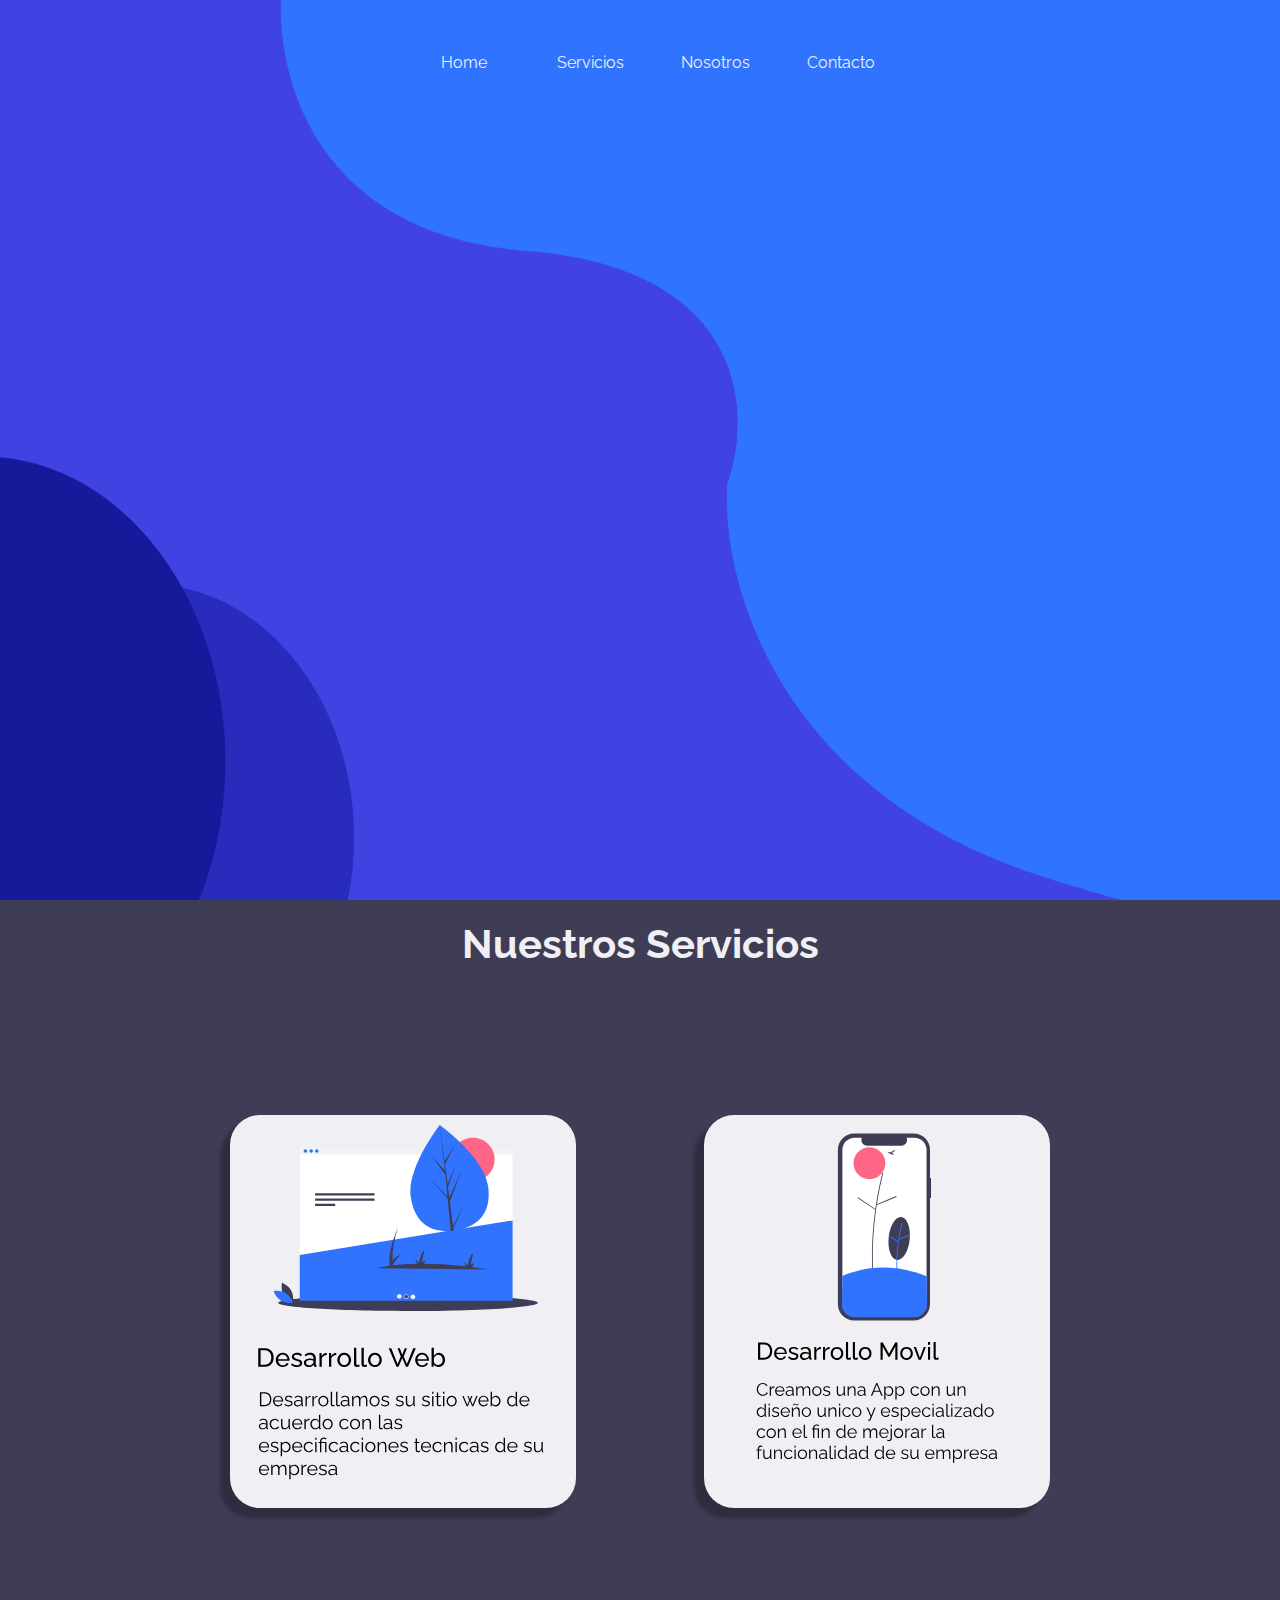
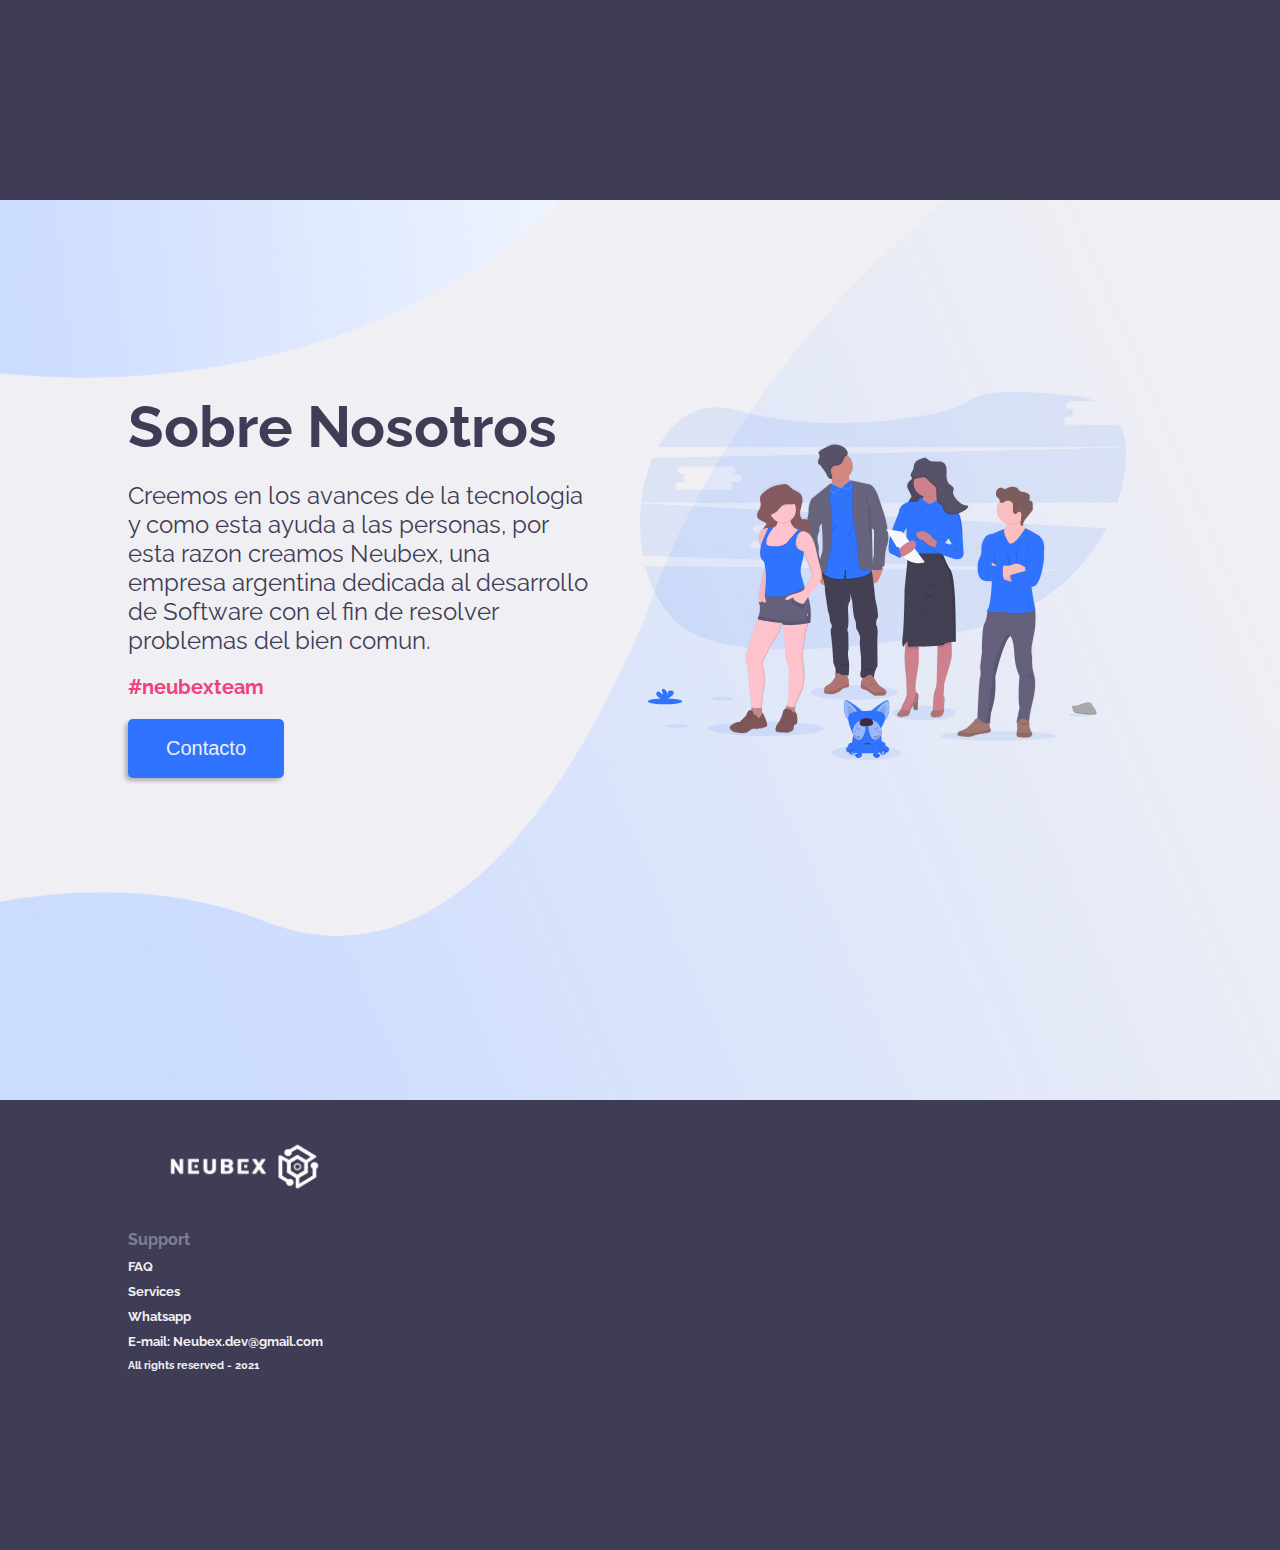
==== index.html @ fbcdc68b "Rodrigo" ====
<!DOCTYPE html>
<html lang="es">
<head>
    <meta charset="UTF-8">
    <meta http-equiv="X-UA-Compatible" content="IE=edge">
    <meta name="viewport" content="width=device-width, initial-scale=1.0">
    <link rel="stylesheet" href="style.css">
    <link rel="icon" href="./Images/favicon .ico">
    <link rel="preconnect" href="https://fonts.googleapis.com">
    <link rel="preconnect" href="https://fonts.gstatic.com" crossorigin>
    <link href="https://fonts.googleapis.com/css2?family=Raleway&display=swap" rel="stylesheet">
    
    <title>Neubex - Web Development</title>
</head>
<body class="hidden"> 
    <header>
            <nav class="header__nav">
                <ul>
                    <a href="./index.html"><li>Home</li></a>
                    <a href="#servicios"><li>Servicios</li></a>
                    <a href="#Nosotros"><li>Nosotros</li></a>
                    <a href="#footer"><li>Contacto</li></a>
                 </ul>
            </nav>
            <div class="header__bg">
                <img src="./Images/Mobile-frame.png" alt="background">
            </div>
            <div class="header__bg2">
                <img src="./Images/Frame-header.png" alt="background">
            </div>
            <div class="header__logo">
                <img src="./Images/logo-violeta.png" alt="Neubex">
            </div>
            <div class="header__content">
                <h1>Web Design</h1>
                <p>Ofrecemos un servicio único y personalizado con el fin de resolver problemas de índole tecnológico a empresas y compañías.</p>
                <button><a href="#servicios">Get Started</a></button>
                <img src="./Images/undraw_building_websites_i78t.svg" alt="Developer Team">
            </div>
        </header>
        <section class="section1" id="servicios">
                <h2>Nuestros Servicios</h2>
            <div class="section1__content">
                <a href="./desarrollo-web.html">
                    <div class="caja">
                        <img src="./Images/Desarollo-web-bg.svg" alt="">
                    </div>
                </a>
                <a href="./desarrollo-mobil.html">
                    <div class="caja" id="dm">
                        <img src="./Images/Desarrollo-mobil-bg.svg" alt="">
                    </div>
                </a>
            </div>
        </section>
        <section class="section2" id="Nosotros">
            <div class="section2__bg">
                <img src="./Images/Section2-bg.png" alt="">
            </div>
            <div class="section2__content">
                <img src="./Images/team.svg" alt="Neubex Team">
                <h3>Sobre Nosotros</h3>
                <p>Creemos en los avances de la tecnologia y como esta ayuda a las personas, por esta razon creamos Neubex, una empresa argentina dedicada al desarrollo de Software con el fin de resolver problemas del bien comun.  </p>
                <h4>#neubexteam</h4>
                <button><a href="#">Contacto</a></button>
            </div>
        </section>
        <footer>
            <div class="footer__content" id="footer">
                <img src="./Images/logo-violeta.png" alt="Neubex">
                <h4>Support</h4>
                <h5><a href="#">FAQ</a></h5>
                <h5><a href="#servicios">Services</a></h5>
                <h5><a href="#">Whatsapp</a></h5>
                <h5>E-mail: Neubex.dev@gmail.com</h5>
                <h6>All rights reserved - 2021</h6>
            </div>
        </footer>
        <script src="./script/app.js"></script>
    <script src="https://cdnjs.cloudflare.com/ajax/libs/jquery/3.6.0/jquery.min.js"></script>
</body>
</html>
---- style.css ----
* {
    margin: 0px;
    padding: 0px;
    box-sizing: border-box;
}
/* mobile version */
.header__bg2 img {
    visibility: hidden;
    display: none;
}

html {
    scroll-behavior: smooth;
}
header {
    width: 100%;
    height: 100vh;
}

.header__nav {
    visibility: hidden;
    display: none;
}

 header .header__bg img{
    background-size: cover;
    z-index: -1;
    position: absolute;
    width: 100%;
    height: 100vh;
}

 header .header__logo img {
    position: absolute;
    width: 55%;
    animation: fadeSimple .5s ease-in-out .5s forwards;
    opacity: 0;
}

 header .header__content {
    display: flex;
    flex-direction: column;
    align-items:flex-start;
    position: absolute;
    margin-top: 45%;
    margin-left: 10%;
}

.header__content img {
    width: 80%;
    margin-left: 5%;
    animation: fadeSimple .5s ease-in-out 1s forwards;
    opacity: 0;
}

.header__content h1 {
    font-family: 'Raleway', sans-serif;
    color: #f0f0f4;
    font-weight: 300;
    animation: fadeSimple .5s ease-in-out .7s forwards;
    opacity: 0;
}

.header__content p {
    font-family: 'Raleway', sans-serif;
    color: #f0f0f4;
    margin-top: 10px;
    animation: fadeSimple .5s ease-in-out .7s forwards;
    opacity: 0;
}

.header__content button {
    padding: 10px 15px;
    margin-top: 10px;
    background-color: #F33F7E;
    border: none;
    border-radius: 5px;
    animation: fadeSimple .5s ease-in-out .9s forwards;
    opacity: 0;
    box-shadow: -3px 3px 4px #00000044;
}
.header__content button a {
    text-decoration: none;
    color: #f0f0f4;
}

/* Section1 */

.section1 {
    width: 100%;
    height: 100vh;
    background-color: #3F3D56;
    text-align: center;
    padding-top: 20px;
}
.section1 h2 {
    color: #f0f0f4;
    font-family: 'Raleway';
}
.section1__content {
    display: flex;
    flex-direction: column;
    justify-content: center;
    align-items: center;
    padding-top: 20px;
}
.section1__content a {
    width: 55%;
    height: 250px;
    background-color: #f0f0f4;
    border-radius: 20px;
    margin-top: 10px;
}

.caja img {
    width: 85%;
    object-fit: contain;
    padding-top: 10px;
}
#dm img {
    margin-left: 15px;
}


.section2 {
    width: 100%;
    height: 100vh;
    background-color: #f0f0f4;
    display: flex;
    flex-direction: column;
}
.section2__bg img{
    visibility: hidden;
    display: none;
}

.section2__content {
    margin-top: 20%;
    margin-left: 10%;
}

.section2 img {
    width: 90%;
}

.section2 h3{
    font-family: 'Raleway';
    color: #3F3D56;
    margin-top: 5%;
}
.section2 p {
    font-family: 'Raleway';
    color: #3F3D56;
    width: 90%;
    margin-top: 5%;
}
.section2 h4 {
    font-family: 'Raleway';
    color: #F33F7E;
}

.section2 button{
    padding: 10px 15px;
    margin-top: 10px;
    background-color: #3073FF;
    border: none;
    border-radius: 5px;
    box-shadow: -3px 3px 4px #00000044;
    margin-top: 5%;
}
.section2 button a {
    text-decoration: none;
    color: #f0f0f4;
}


/* Footer */

footer {
    width: 100%;
    height: 50vh;
    background-color: #3F3D56;
}

.footer__content {
    display: flex;
    flex-direction: column;
    font-family: 'Raleway';
    margin-left: 10%;
}
.footer__content img {
    width: 90%;
}

.footer__content h4 {
    color: #f0f0f460;
    margin-bottom: 10px;
}
.footer__content h5 a{
    text-decoration: none;
    color: #f0f0f4;
    margin-bottom: 10px;
}
.footer__content h5 {
    color: #f0f0f4;
    margin-bottom: 10px;
}

.footer__content h6 {
    color: #f0f0f4;
    margin-bottom: 10px;
}

@keyframes fadeSimple {
    from {
      opacity: 0;
    }
    to {
      opacity: 1;
    }
  }
  
  @keyframes fadeUp {
    from {
      opacity: 0;
      transform: translateY(20px);
    }
    to {
      opacity: 1;
      transform: translateY(0px);
    }
  }


  /* Media Queries */
  @media screen and (max-width: 1550px) and (min-width:748px){
      header .header__content img {
          transform: translateX(-60px);
          height: 100%;
      }
      .caja #wd {
        width: 50%;
        height: 50px;
    }
  }
  @media screen and (min-width: 700px) {

    @keyframes preloader {
        from {
            opacity: 0;
        }
        to {
            opacity: 1;
        }
    }

    /* Header */
    .header__bg2 img {
        visibility: visible;
        display: block;
        width: 100%;
        height: 100vh;
        position: absolute;
        z-index: -1;
    }
    .header__nav {
        visibility: visible;
        display: block;
    }
    .header__nav ul {
        display: flex;
        flex-direction: row;
        position: absolute;
        list-style: none;
        width: 100%;
        justify-content: center;
        text-align: center;
    }
    .header__nav ul a {
        border-radius: 10px;
        text-decoration: none;
        color: #f0f0f4;
        font-family: 'Raleway';
        padding-top: 8px;
        width: 100px;
        height: 35px;
        margin-left: 2%;
        margin-top: 3.5%;
        transition-property: background-color;
        transition-duration: .5s;
        cursor: pointer;
    }

    .header__nav ul a:hover {
        background-color: #f0f0f4;
        color: #3F3D56;
        font-weight: 600;
    }

    .header__bg img{
        visibility: hidden;
        display: none;
    }
    header .header__logo img {
        display: block;
        width: 15%;
    }
    header .header__content {
        display: flex;
        flex-direction: column;
        align-items:flex-start;
        position: absolute;
        margin-top: 10%;
        margin-left: 20%;
    }
    .header__content h1 {
        font-size: 80px;
        margin-top: 10%;
        text-shadow: -8px 8px 0px #00000044;
    }
    header .header__content img {
        position: absolute;
        margin-left: 45%;
        margin-right: 5%;
        width: 60%;
    }
    header .header__content p {
        width: 38%;
        font-size: 20px;
    }
    header .header__content button {
        padding: 18px 40px;
        margin-top: 20px;
        transition-property: box-shadow;
        transition-duration: .5s;
        cursor: pointer;
    }
    header .header__content button a {
        font-size: 20px;
    }
    header .header__content button:hover {
        box-shadow: -10px 10px 4px #00000044;
    }
    /* Section 1 */
    
    .section1 {
        flex-direction: column;
        width: 100%;
        height: 100vh;
    }
    .section1 h2 {
        text-align: center;
        color: #f0f0f4;
        font-family: 'Raleway';
        font-size: 40px;
    }
    .section1__content  {
        display: flex;
        flex-direction: row;
        justify-content: center;
    }
    .section1__content a {
        width: 346px;
        height: 393px;
        background-color: #f0f0f4;
        border-radius: 30px;
        text-align: center;
        margin: 10% 5%;
        box-shadow: -10px 10px 4px #00000044;
        transition-property: box-shadow, transform;
        transition-duration: .3s;
    }
    #dm img {
        margin-left: 15%;
    }
    .section1__content a:hover{
        box-shadow: -15px 15px 1px #00000071;
        transform: translateY(-10px);
    }

    .section2 {
        width: 100%;
        height: 100vh;
        display: flex;
        flex-direction: row;
        background-color: transparent;
    }
    .section2__bg img{
        visibility: visible;
        display: block;
        width: 100%;
        height: 100vh;
        position: absolute;
        z-index: -1;
    }
    .section2__content {
        margin-top: 15%;
    }
    .section2__content img {
        width: 38%;
        position: absolute;
        margin-left: 40%;
    }
    .section2 h3 {
        font-size: 58px;
        margin-top: 0%;
    }
    .section2__content p {
        font-size: 24px;
        width: 40%;
        margin-top: 0%;
        margin-top: 20px;
    }
    .section2__content h4 {
        font-size: 20px;
        margin-top: 20px;
    }
    .section2__content button {
        margin-top: 0%;
        padding: 18px 38px;
        font-size: 20px;
        margin-top: 20px;
    }
    .footer {
        width: 100%;
        height: 500px;
    }
    .footer__content img {
        width: 20%;
    }
  }
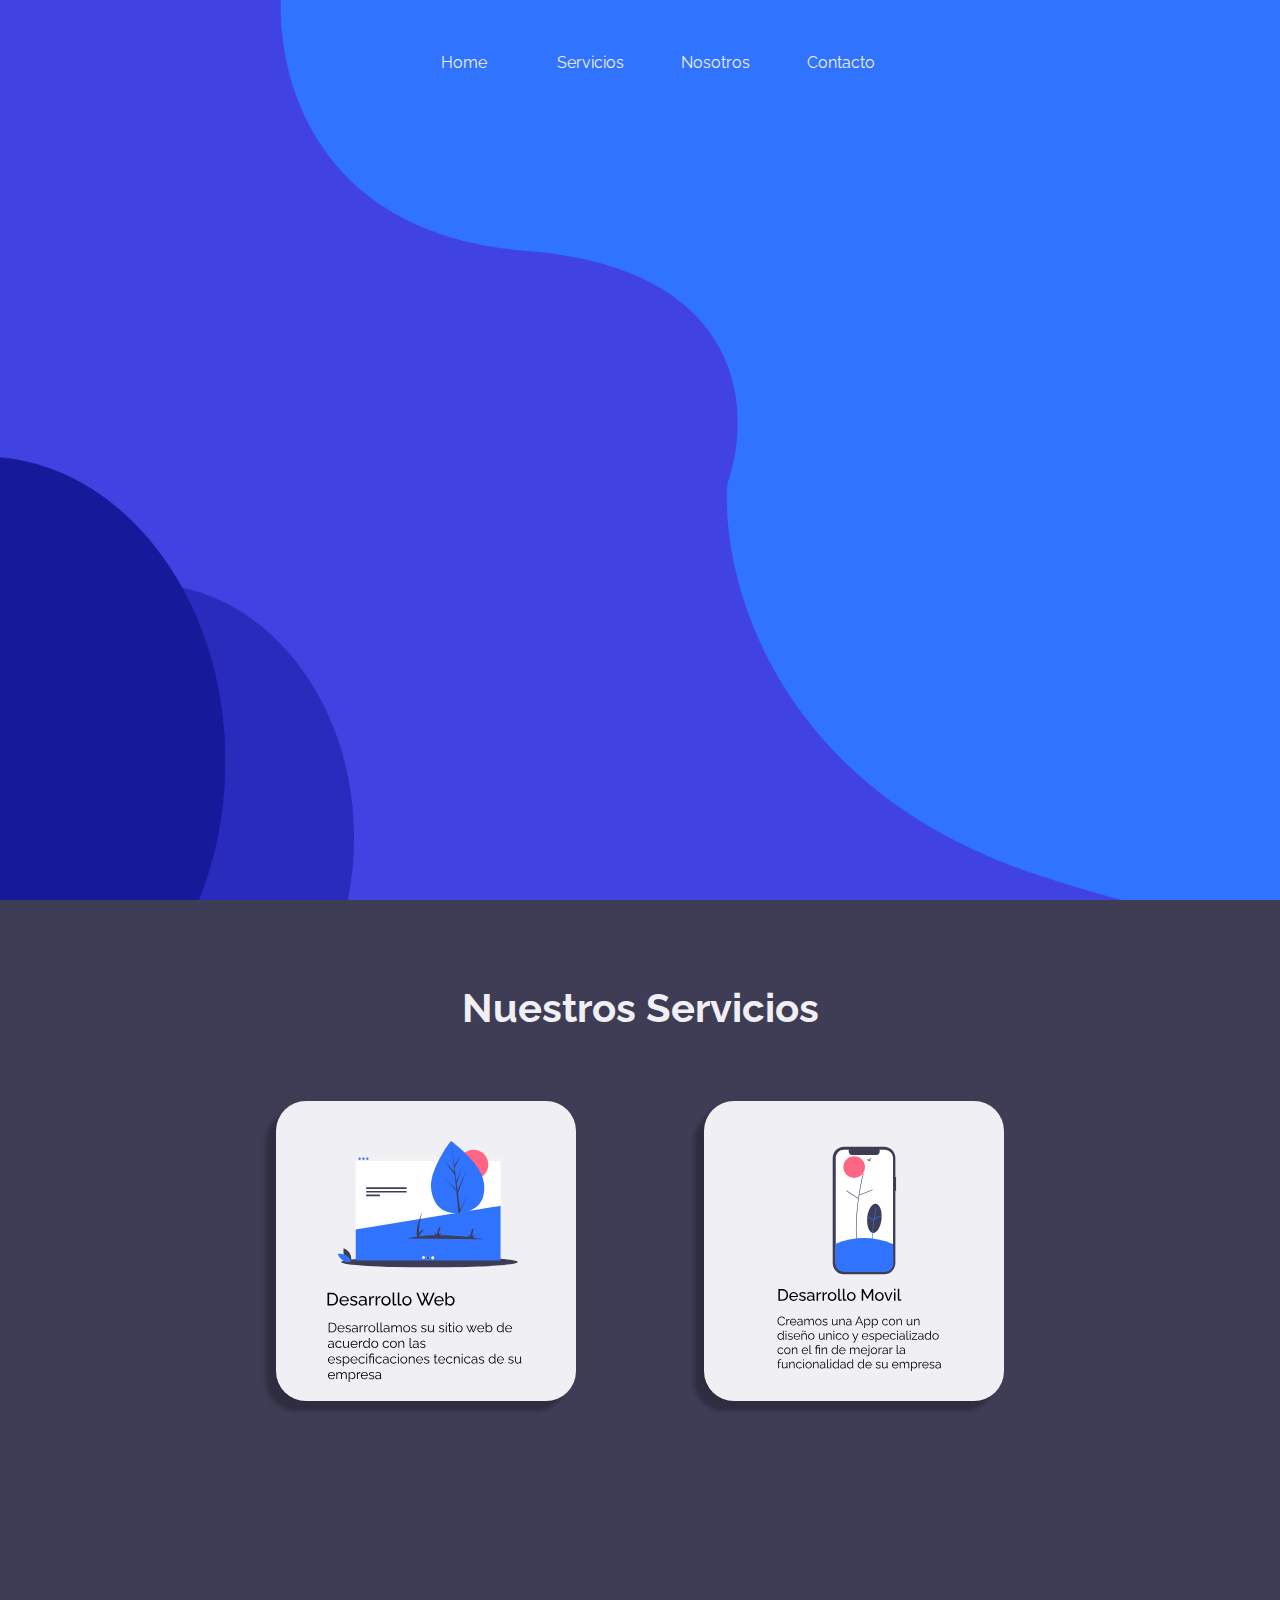
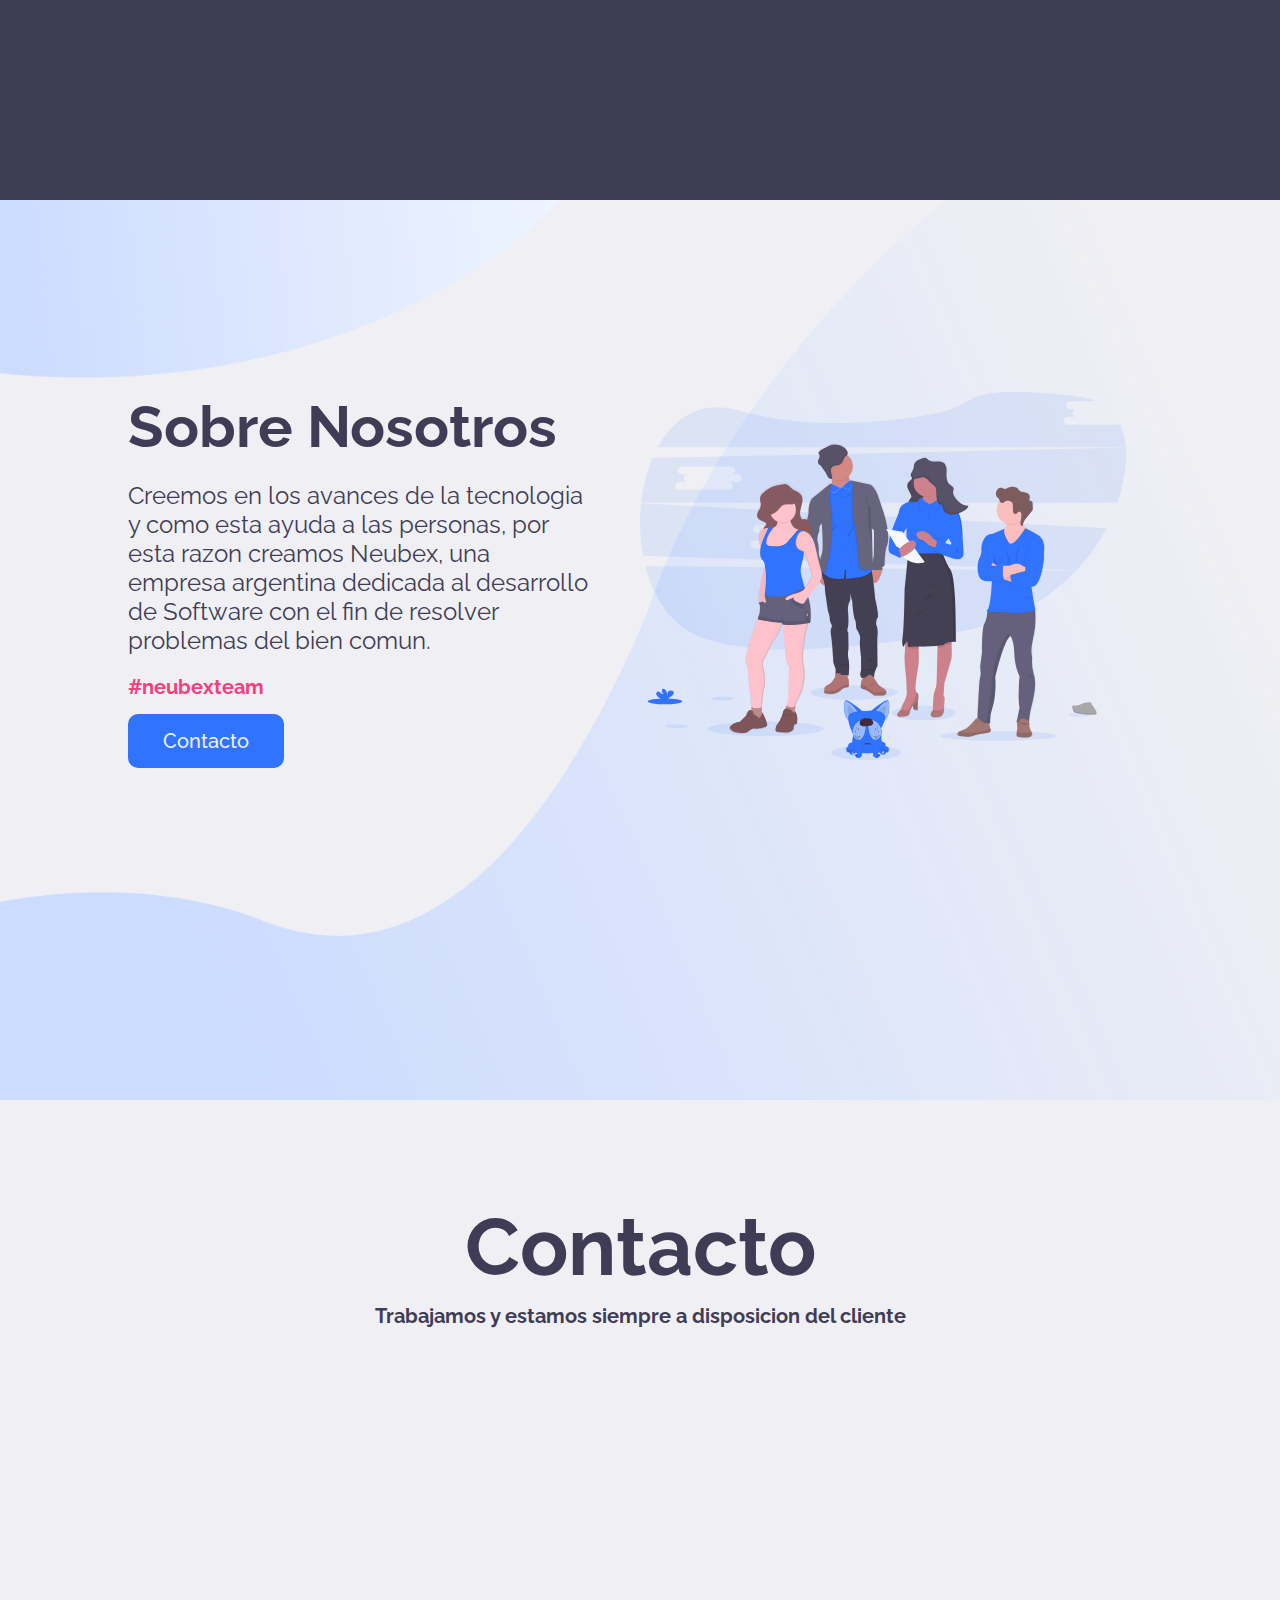
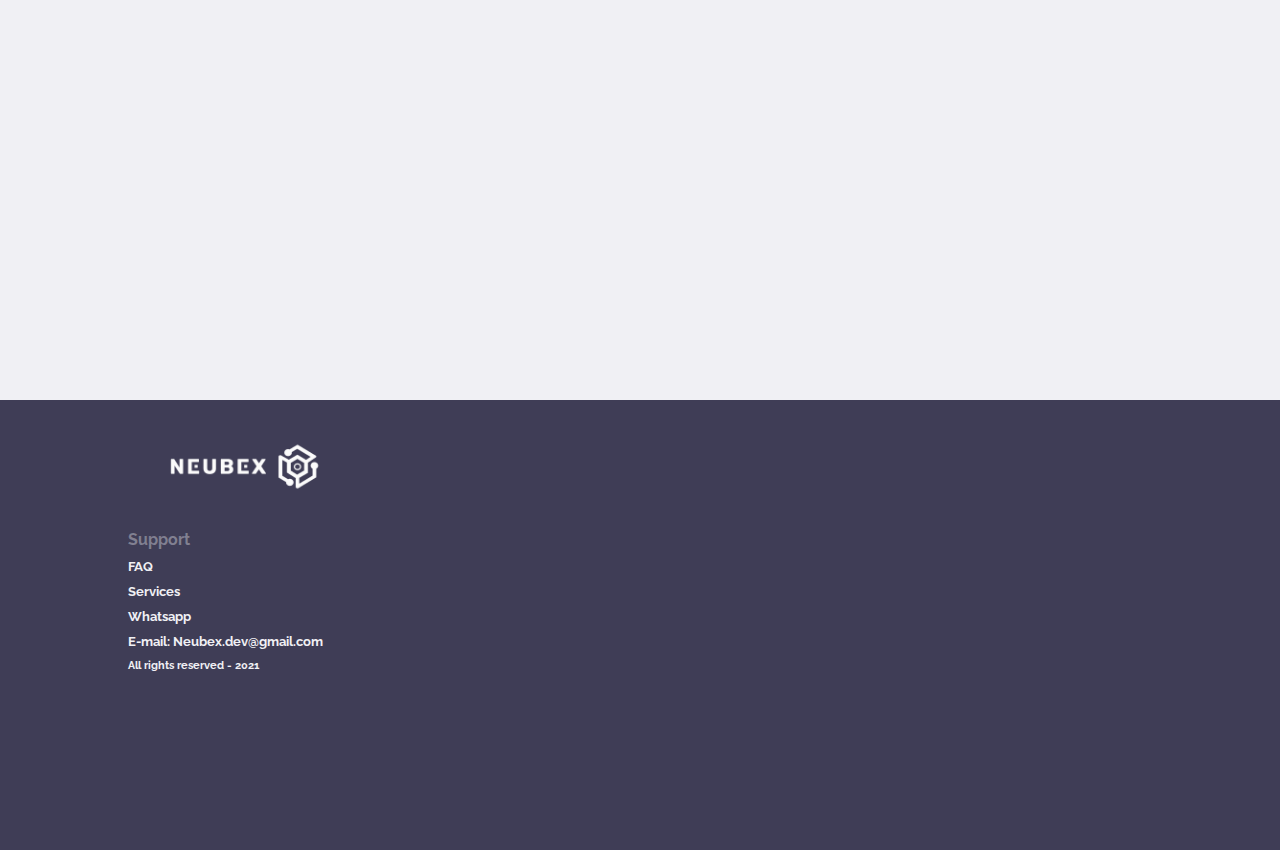
==== commit 89bef9df: "Rodrigo" ====
--- a/index.html
+++ b/index.html
@@ -9,7 +9,6 @@
     <link rel="preconnect" href="https://fonts.googleapis.com">
     <link rel="preconnect" href="https://fonts.gstatic.com" crossorigin>
     <link href="https://fonts.googleapis.com/css2?family=Raleway&display=swap" rel="stylesheet">
-    
     <title>Neubex - Web Development</title>
 </head>
 <body class="hidden"> 
@@ -19,7 +18,7 @@
                     <a href="./index.html"><li>Home</li></a>
                     <a href="#servicios"><li>Servicios</li></a>
                     <a href="#Nosotros"><li>Nosotros</li></a>
-                    <a href="#footer"><li>Contacto</li></a>
+                    <a href="#contacto"><li>Contacto</li></a>
                  </ul>
             </nav>
             <div class="header__bg">
@@ -34,7 +33,7 @@
             <div class="header__content">
                 <h1>Web Design</h1>
                 <p>Ofrecemos un servicio único y personalizado con el fin de resolver problemas de índole tecnológico a empresas y compañías.</p>
-                <button><a href="#servicios">Get Started</a></button>
+                <a href="#servicios">Get Started</a>
                 <img src="./Images/undraw_building_websites_i78t.svg" alt="Developer Team">
             </div>
         </header>
@@ -62,9 +61,19 @@
                 <h3>Sobre Nosotros</h3>
                 <p>Creemos en los avances de la tecnologia y como esta ayuda a las personas, por esta razon creamos Neubex, una empresa argentina dedicada al desarrollo de Software con el fin de resolver problemas del bien comun.  </p>
                 <h4>#neubexteam</h4>
-                <button><a href="#">Contacto</a></button>
+                <a href="#contacto">Contacto</a>
             </div>
         </section>
+        <div class="contacto" id="contacto">
+            <div class="contacto__content">
+                <h2>Contacto</h2>
+                <h3>Trabajamos y estamos siempre a disposicion del cliente</h3>
+                <img src="./Images/contacto-vector.svg" alt="">
+            </div>
+            <div class="vector2">
+                <img src="./Images/contacto_vector_svg.svg" alt="">
+            </div>
+        </div>
         <footer>
             <div class="footer__content" id="footer">
                 <img src="./Images/logo-violeta.png" alt="Neubex">
--- a/style.css
+++ b/style.css
@@ -68,20 +68,23 @@
     animation: fadeSimple .5s ease-in-out .7s forwards;
     opacity: 0;
 }
-
-.header__content button {
-    padding: 10px 15px;
-    margin-top: 10px;
-    background-color: #F33F7E;
-    border: none;
-    border-radius: 5px;
-    animation: fadeSimple .5s ease-in-out .9s forwards;
+.header__content a {
+    background-color: #FF6584;
+    padding: 10px 25px;
+    margin-top: 15px;
+    color: #f0f0f4;
+    text-decoration: none;
+    font-family: 'Raleway';
+    font-size: 12px;
+    font-weight: 500;
+    border-radius: 30px;
+    transition-property: box-shadow;
+    transition-duration: .2s;
+    animation: fadeUp .5s ease-in-out .6s forwards;
     opacity: 0;
-    box-shadow: -3px 3px 4px #00000044;
-}
-.header__content button a {
-    text-decoration: none;
-    color: #f0f0f4;
+}
+.header__content a:hover {
+    box-shadow: -10px 10px 0px #00000044;
 }
 
 /* Section1 */
@@ -114,7 +117,6 @@
 
 .caja img {
     width: 85%;
-    object-fit: contain;
     padding-top: 10px;
 }
 #dm img {
@@ -159,18 +161,59 @@
     color: #F33F7E;
 }
 
-.section2 button{
-    padding: 10px 15px;
+.section2__content a {
+    color: #f0f0f4;
+    background-color: #FF6584;
+    padding: 10px 30px;
+    position: absolute;
+    font-family: 'Raleway';
+    text-decoration: none;
     margin-top: 10px;
-    background-color: #3073FF;
-    border: none;
     border-radius: 5px;
-    box-shadow: -3px 3px 4px #00000044;
-    margin-top: 5%;
-}
-.section2 button a {
-    text-decoration: none;
-    color: #f0f0f4;
+}
+.section3 {
+    width: 100%;
+    height: 100vh;
+    background-color: #f0f0f4;
+}
+.contacto {
+    width: 100%;
+    height: 100vh;
+    background-color: #4042E2;
+}
+
+.contacto__content {
+    display: flex;
+    flex-direction: column;
+    justify-content: center;
+    text-align: center;
+    align-items: center;
+}
+.contacto__content h2 {
+    color: #f0f0f4;
+    font-family: 'Raleway';
+    font-size: 40px;
+    margin-top: 100px;
+}
+.contacto__content h3 {
+    color: #f0f0f4;
+    font-family: 'Raleway';
+    font-size: 20px;
+    margin-top: 10px;
+}
+
+.contacto__content img {
+    visibility: hidden;
+    display: none;
+}
+.vector2 {
+    display: flex;
+    flex-direction: column;
+    align-items: center;
+    margin-top: 10%;
+}
+.vector2 img {
+    width: 80%;
 }
 
 
@@ -231,18 +274,37 @@
     }
   }
 
-
   /* Media Queries */
-  @media screen and (max-width: 1550px) and (min-width:748px){
-      header .header__content img {
-          transform: translateX(-60px);
-          height: 100%;
-      }
-      .caja #wd {
+  @media screen and (min-width: 700px) and (max-width: 1400px){
+    header .header__content h1 {
+          font-size: 60px;
+    }
+    header .header__content img {
+        transform: translateX(-100px) translateY(100px);
+        height: 300px;
+    }
+    .section1__content a img{
+        width: 200px;
+    }
+    .section1__content {
+        margin-top: 0px;
+    }
+    .section1 h2 {
+        margin-top: 5%;
+    }
+    .section1 .section1__content a {
+        width: 300px;
+        height: 300px;
+        margin-top: 50px;
+    }
+    .caja {
+        padding-top: 30px;
+    }
+    .contacto .contacto__content img {
         width: 50%;
-        height: 50px;
-    }
-  }
+    }
+}
+
   @media screen and (min-width: 700px) {
 
     @keyframes preloader {
@@ -328,18 +390,23 @@
         width: 38%;
         font-size: 20px;
     }
-    header .header__content button {
-        padding: 18px 40px;
-        margin-top: 20px;
+    .header__content a {
+        background-color: #FF6584;
+        padding: 20px 50px;
+        margin-top: 25px;
+        color: #f0f0f4;
+        text-decoration: none;
+        font-family: 'Raleway';
+        font-size: 18px;
+        font-weight: 500;
+        border-radius: 30px;
         transition-property: box-shadow;
-        transition-duration: .5s;
-        cursor: pointer;
-    }
-    header .header__content button a {
-        font-size: 20px;
-    }
-    header .header__content button:hover {
-        box-shadow: -10px 10px 4px #00000044;
+        transition-duration: .2s;
+        animation: fadeUp .5s ease-in-out .6s forwards;
+        opacity: 0;
+    }
+    .header__content a:hover {
+        box-shadow: -10px 10px 0px #00000044;
     }
     /* Section 1 */
     
@@ -347,6 +414,7 @@
         flex-direction: column;
         width: 100%;
         height: 100vh;
+        background-color: none;
     }
     .section1 h2 {
         text-align: center;
@@ -396,6 +464,24 @@
     .section2__content {
         margin-top: 15%;
     }
+    .section2__content a {
+        background-color: #3073FF;
+        padding: 15px 35px;
+        color: #f0f0f4;
+        text-decoration: none;
+        font-family: 'Raleway';
+        font-size: 20px;
+        font-weight: 500;
+        border-radius: 10px;
+        transition-property: box-shadow;
+        transition-duration: .2s;
+        position: absolute;
+        margin-top: 15px;
+    }
+    .section2__content a:hover {
+        box-shadow: -8px 8px 0px #00000044;
+    }
+
     .section2__content img {
         width: 38%;
         position: absolute;
@@ -415,16 +501,35 @@
         font-size: 20px;
         margin-top: 20px;
     }
-    .section2__content button {
-        margin-top: 0%;
-        padding: 18px 38px;
-        font-size: 20px;
-        margin-top: 20px;
-    }
+    .contacto__content {
+        width: 100%;
+        height: 100vh;
+        justify-content: flex-start;
+        background-color: #f0f0f4;
+    }
+    .contacto__content h2 {
+        font-size: 80px;
+        color: #3F3D56
+    }
+    .contacto__content h3 {
+        color: #3F3D56;
+        margin-bottom: 10px;
+    }
+    .contacto__content img {
+        width: 60%;
+        visibility: visible;
+        display: block;
+    }
+    .vector2 img {
+        visibility: hidden;
+        display: none;
+    }
+
     .footer {
         width: 100%;
         height: 500px;
     }
+
     .footer__content img {
         width: 20%;
     }
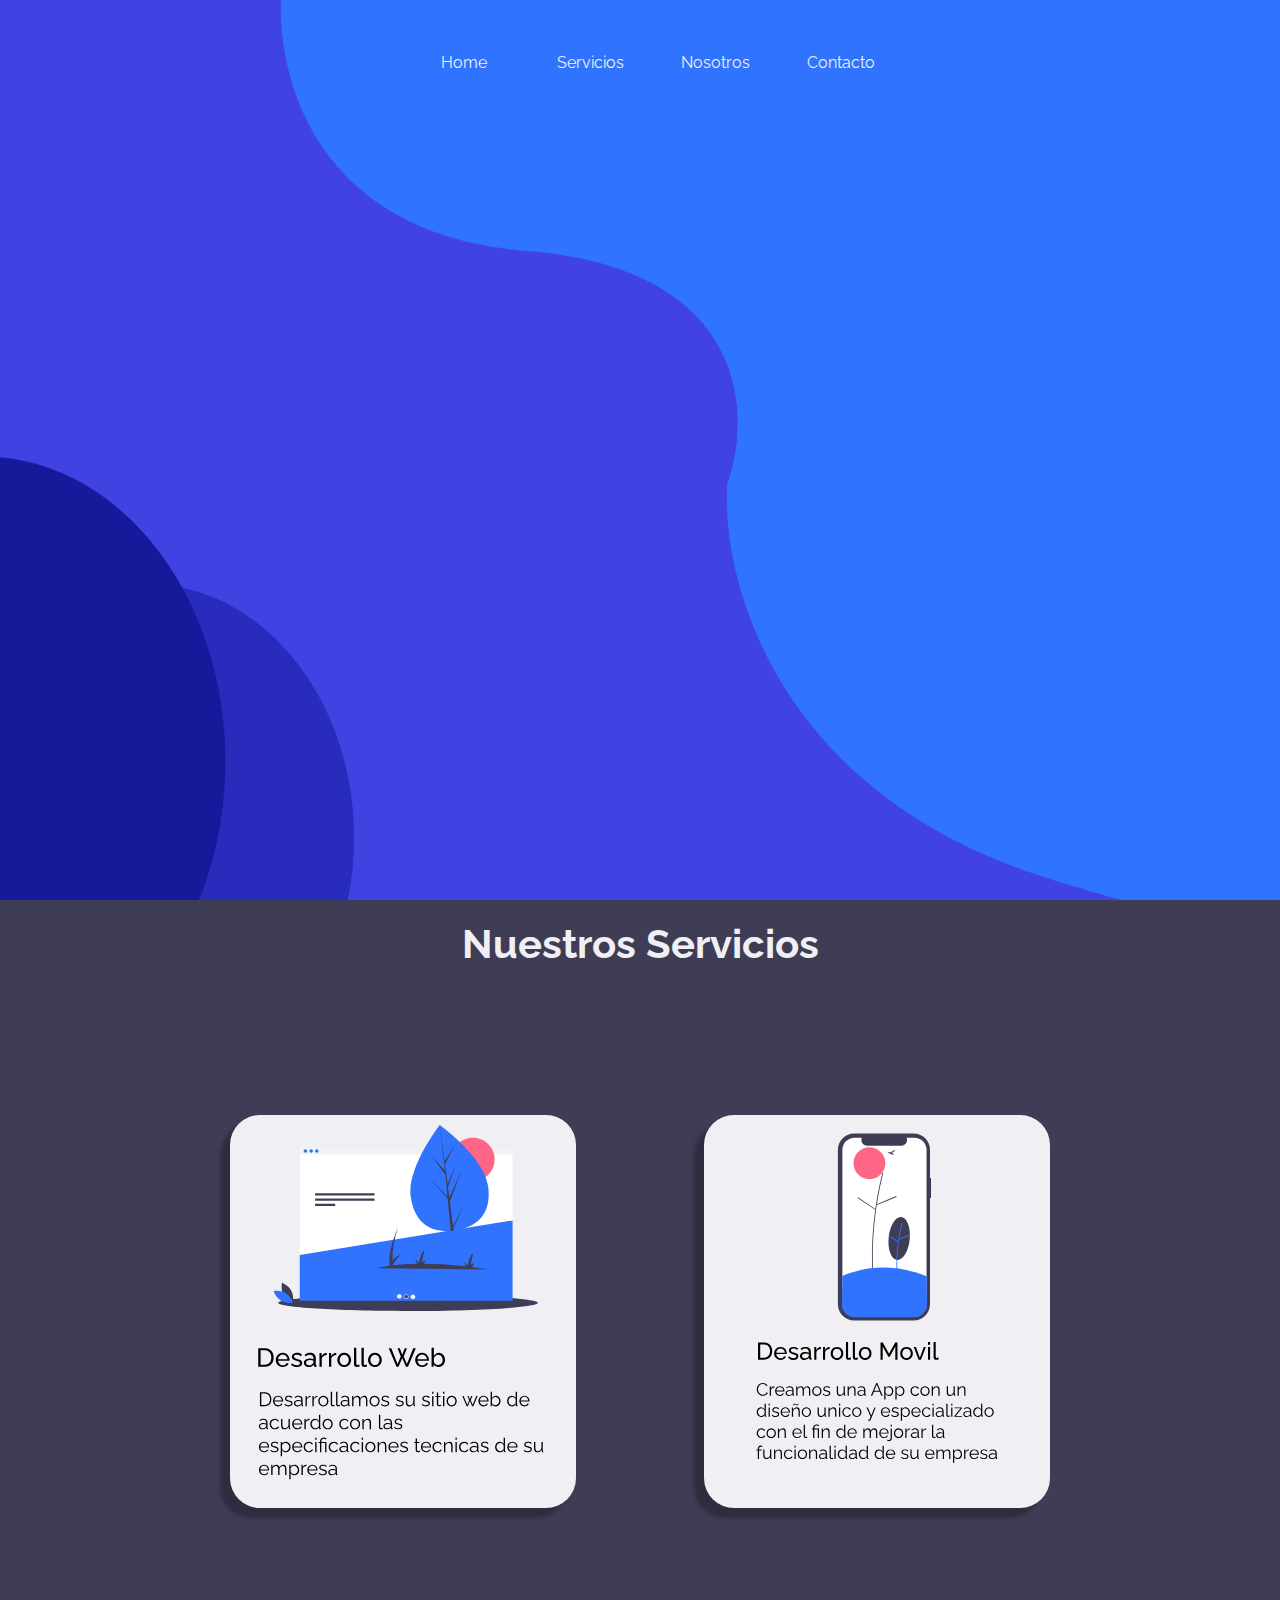
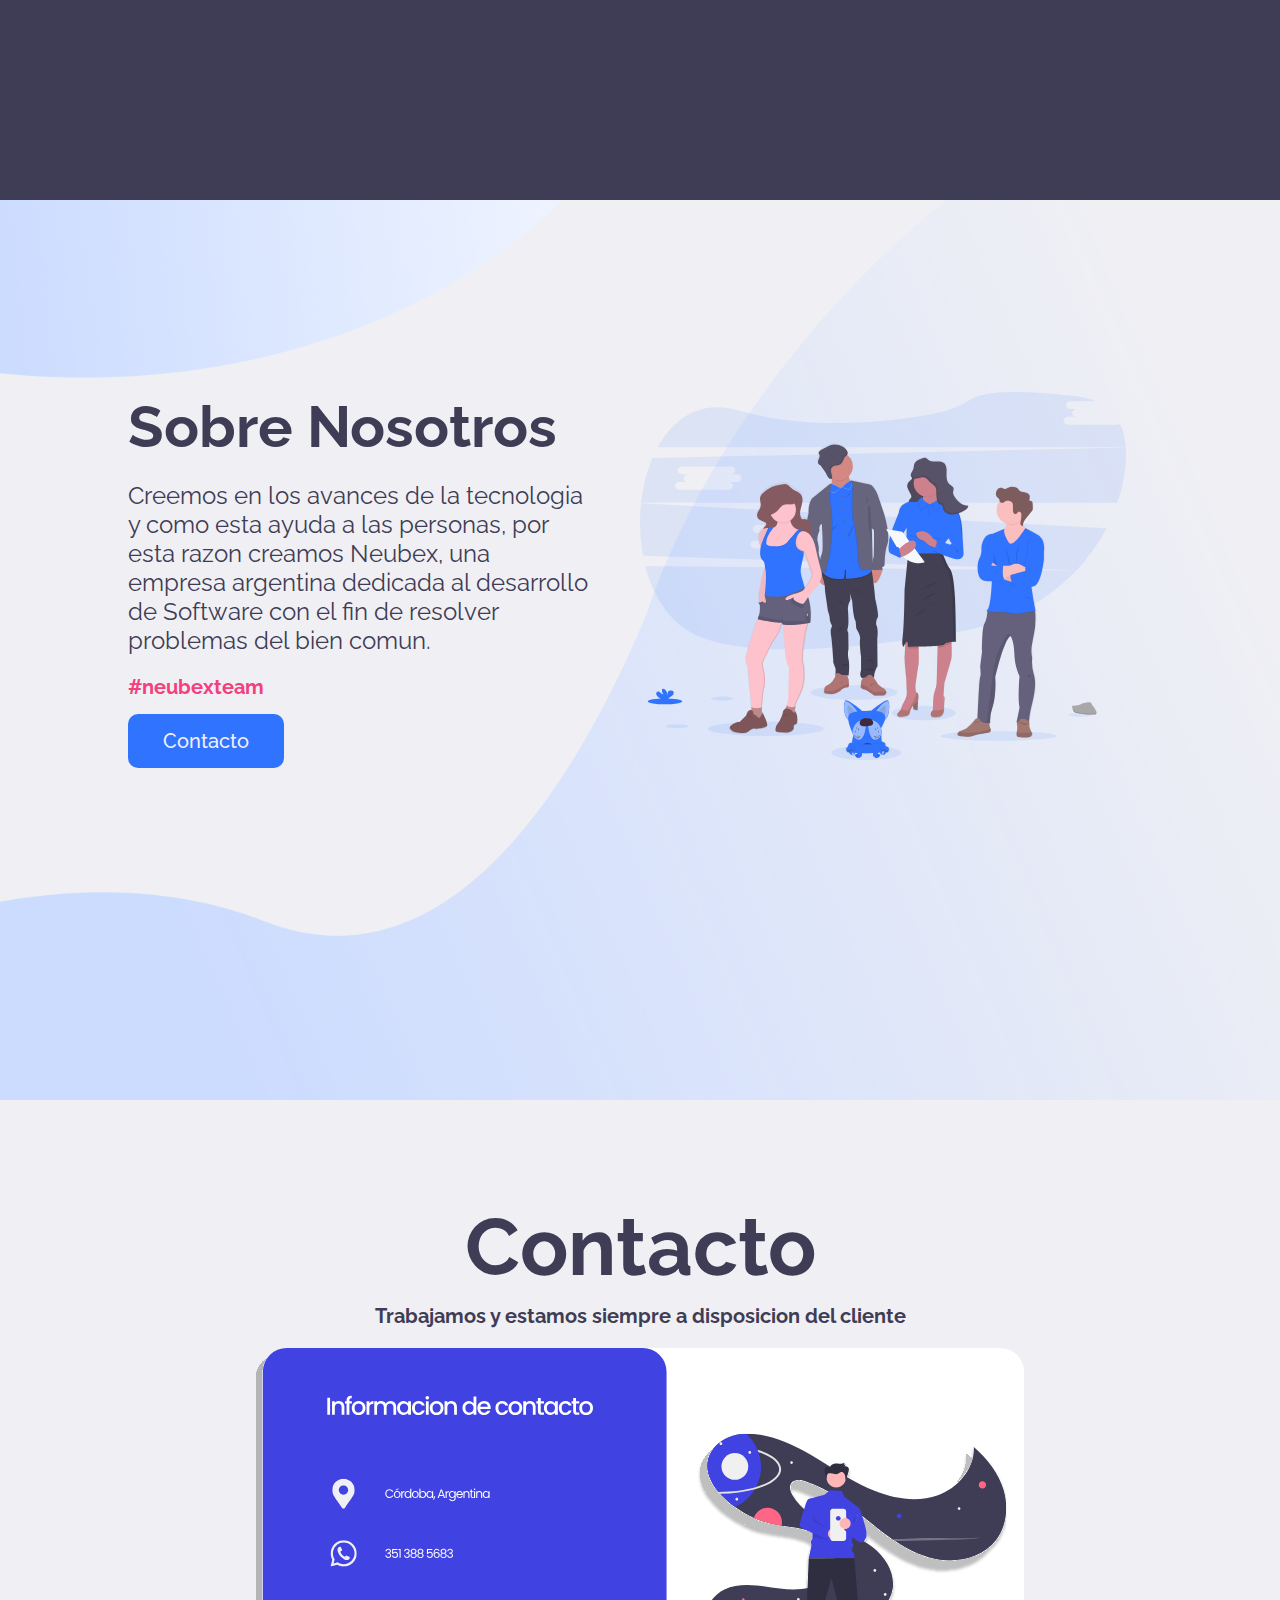
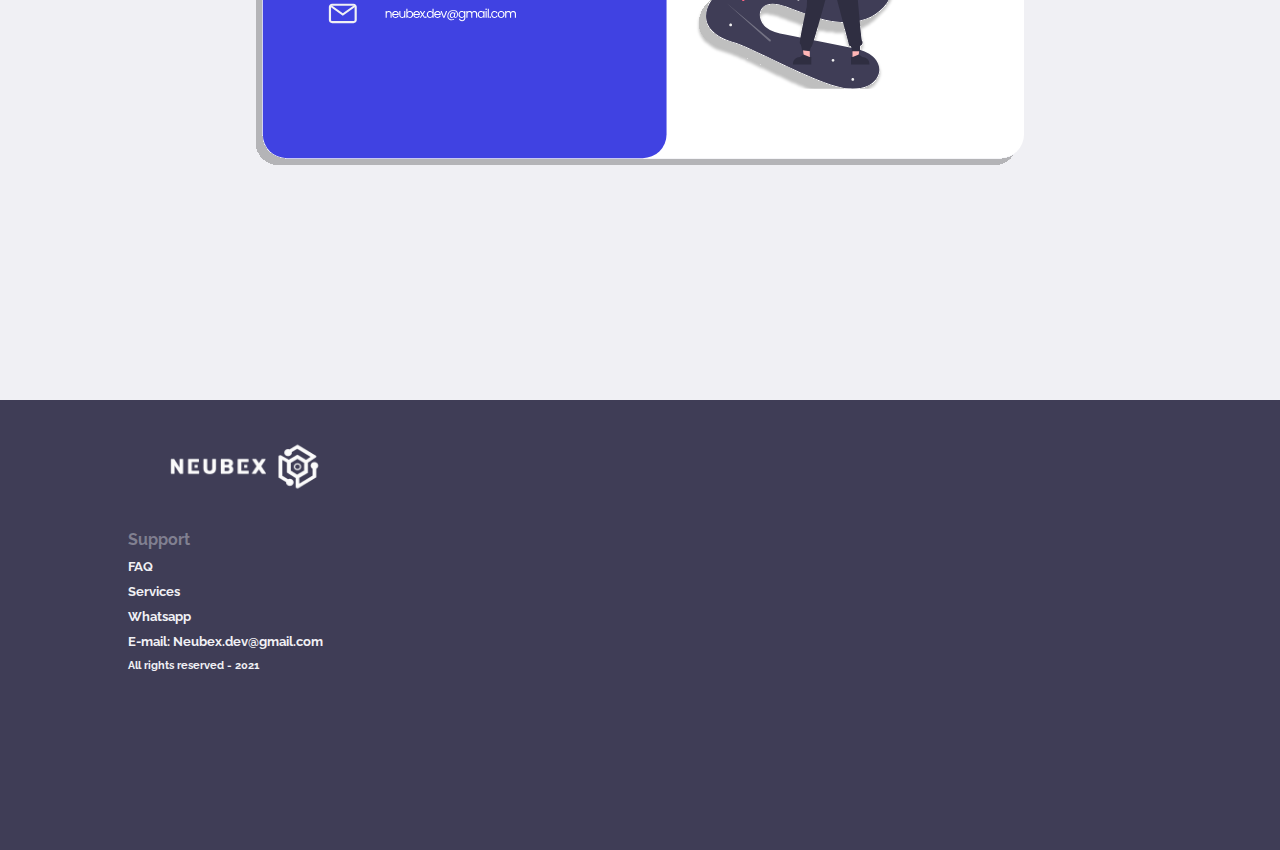
==== commit 8d520ddb: "Rodrigo" ====
--- a/index.html
+++ b/index.html
@@ -9,6 +9,7 @@
     <link rel="preconnect" href="https://fonts.googleapis.com">
     <link rel="preconnect" href="https://fonts.gstatic.com" crossorigin>
     <link href="https://fonts.googleapis.com/css2?family=Raleway&display=swap" rel="stylesheet">
+    
     <title>Neubex - Web Development</title>
 </head>
 <body class="hidden"> 
--- a/style.css
+++ b/style.css
@@ -117,6 +117,7 @@
 
 .caja img {
     width: 85%;
+    object-fit: contain;
     padding-top: 10px;
 }
 #dm img {
@@ -275,36 +276,20 @@
   }
 
   /* Media Queries */
-  @media screen and (min-width: 700px) and (max-width: 1400px){
-    header .header__content h1 {
-          font-size: 60px;
-    }
-    header .header__content img {
-        transform: translateX(-100px) translateY(100px);
-        height: 300px;
-    }
-    .section1__content a img{
-        width: 200px;
-    }
-    .section1__content {
-        margin-top: 0px;
-    }
-    .section1 h2 {
-        margin-top: 5%;
-    }
-    .section1 .section1__content a {
-        width: 300px;
-        height: 300px;
-        margin-top: 50px;
-    }
-    .caja {
-        padding-top: 30px;
-    }
-    .contacto .contacto__content img {
+  @media screen and (max-width: 1550px) and (min-width:748px){
+      header .header__content img {
+          transform: translateX(-60px);
+          height: 100%;
+      }
+      .caja #wd {
         width: 50%;
-    }
-}
-
+        height: 50px;
+    }
+    .contacto__content img {
+        width: 35%;
+        margin-top: 10px;
+    }
+  }
   @media screen and (min-width: 700px) {
 
     @keyframes preloader {
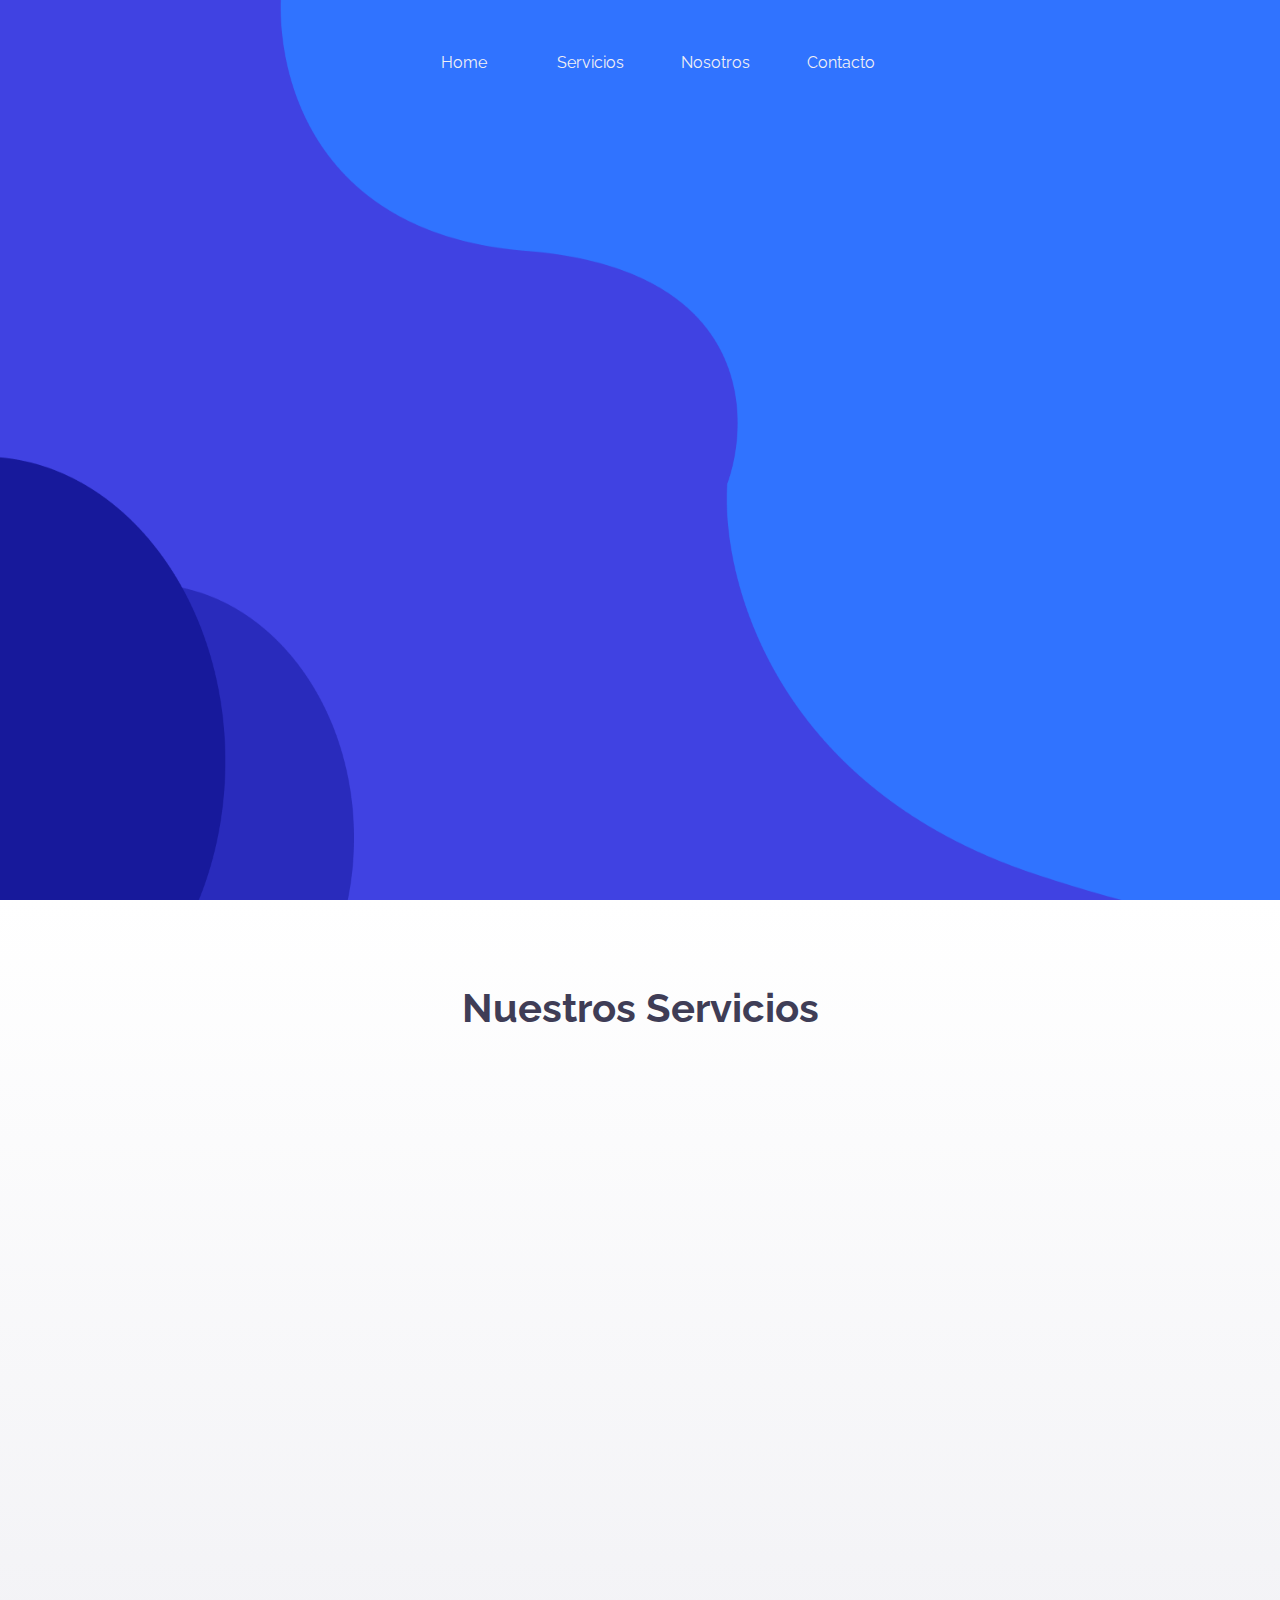
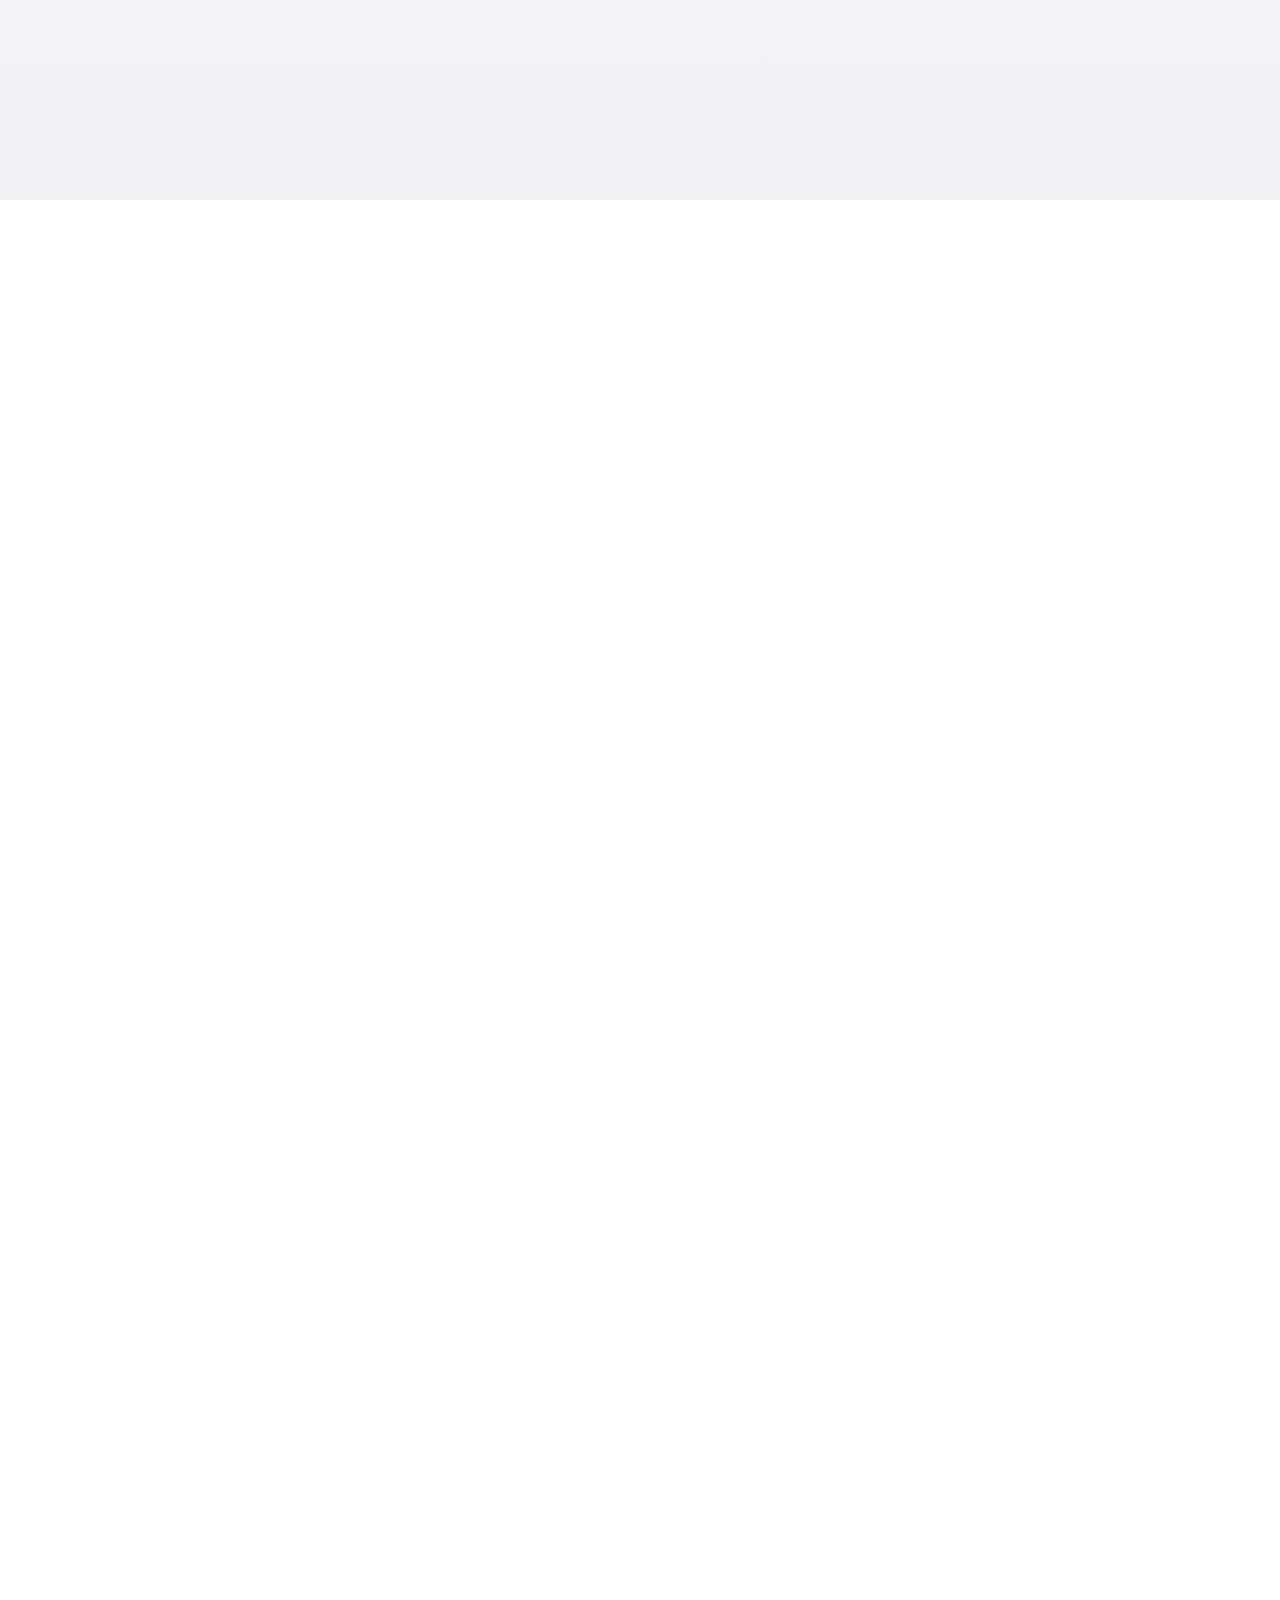
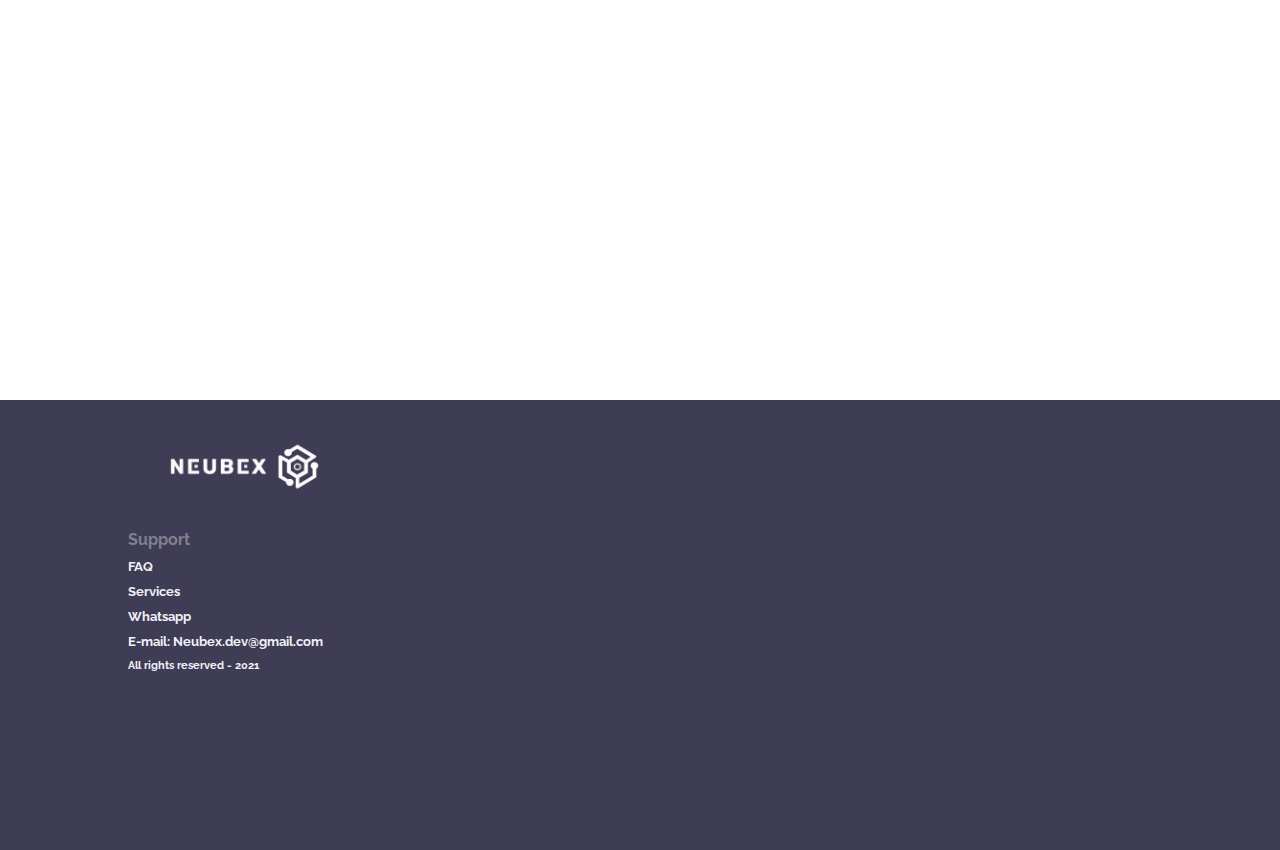
==== commit fe57de3a: "Rodrigo" ====
--- a/index.html
+++ b/index.html
@@ -9,7 +9,6 @@
     <link rel="preconnect" href="https://fonts.googleapis.com">
     <link rel="preconnect" href="https://fonts.gstatic.com" crossorigin>
     <link href="https://fonts.googleapis.com/css2?family=Raleway&display=swap" rel="stylesheet">
-    
     <title>Neubex - Web Development</title>
 </head>
 <body class="hidden"> 
@@ -60,7 +59,7 @@
             <div class="section2__content">
                 <img src="./Images/team.svg" alt="Neubex Team">
                 <h3>Sobre Nosotros</h3>
-                <p>Creemos en los avances de la tecnologia y como esta ayuda a las personas, por esta razon creamos Neubex, una empresa argentina dedicada al desarrollo de Software con el fin de resolver problemas del bien comun.  </p>
+                <p>Creemos en los avances de la tecnología y como esta ayuda a las personas, por esta razón creamos Neubex, una empresa argentina dedicada al desarrollo de Software con el fin de resolver problemas del bien comun.  </p>
                 <h4>#neubexteam</h4>
                 <a href="#contacto">Contacto</a>
             </div>
@@ -68,7 +67,7 @@
         <div class="contacto" id="contacto">
             <div class="contacto__content">
                 <h2>Contacto</h2>
-                <h3>Trabajamos y estamos siempre a disposicion del cliente</h3>
+                <h3>Trabajamos y estamos siempre a disposición del cliente</h3>
                 <img src="./Images/contacto-vector.svg" alt="">
             </div>
             <div class="vector2">
--- a/style.css
+++ b/style.css
@@ -117,7 +117,6 @@
 
 .caja img {
     width: 85%;
-    object-fit: contain;
     padding-top: 10px;
 }
 #dm img {
@@ -276,20 +275,36 @@
   }
 
   /* Media Queries */
-  @media screen and (max-width: 1550px) and (min-width:748px){
-      header .header__content img {
-          transform: translateX(-60px);
-          height: 100%;
-      }
-      .caja #wd {
+  @media screen and (min-width: 700px) and (max-width: 1400px){
+    header .header__content h1 {
+          font-size: 60px;
+    }
+    header .header__content img {
+        transform: translateX(-100px) translateY(100px);
+        height: 300px;
+    }
+    .section1__content a img{
+        width: 200px;
+    }
+    .section1__content {
+        margin-top: 0px;
+    }
+    .section1 h2 {
+        margin-top: 5%;
+    }
+    .section1 .section1__content a {
+        width: 300px;
+        height: 300px;
+        margin-top: 50px;
+    }
+    .caja {
+        padding-top: 30px;
+    }
+    .contacto .contacto__content img {
         width: 50%;
-        height: 50px;
-    }
-    .contacto__content img {
-        width: 35%;
-        margin-top: 10px;
-    }
-  }
+    }
+}
+
   @media screen and (min-width: 700px) {
 
     @keyframes preloader {
@@ -399,26 +414,31 @@
         flex-direction: column;
         width: 100%;
         height: 100vh;
-        background-color: none;
+        background: rgb(255,255,255);
+        background: linear-gradient(180deg, rgba(255,255,255,1) 0%, rgba(240,240,244,1) 100%);
     }
     .section1 h2 {
         text-align: center;
-        color: #f0f0f4;
+        color: #3F3D56;
         font-family: 'Raleway';
         font-size: 40px;
+        margin-top: 5%;
     }
     .section1__content  {
         display: flex;
         flex-direction: row;
         justify-content: center;
+        opacity: 0;
+        transition-property: opacity;
+        transition-duration: .8s;
     }
     .section1__content a {
         width: 346px;
         height: 393px;
-        background-color: #f0f0f4;
+        background-color: white;
         border-radius: 30px;
         text-align: center;
-        margin: 10% 5%;
+        margin: 5% 5%;
         box-shadow: -10px 10px 4px #00000044;
         transition-property: box-shadow, transform;
         transition-duration: .3s;
@@ -437,6 +457,9 @@
         display: flex;
         flex-direction: row;
         background-color: transparent;
+        opacity: 0;
+        transition-property: opacity;
+        transition-duration: .8s;
     }
     .section2__bg img{
         visibility: visible;
@@ -486,6 +509,11 @@
         font-size: 20px;
         margin-top: 20px;
     }
+    .contacto {
+        opacity: 0;
+        transition-property: opacity;
+        transition-duration: .8s;
+    }
     .contacto__content {
         width: 100%;
         height: 100vh;
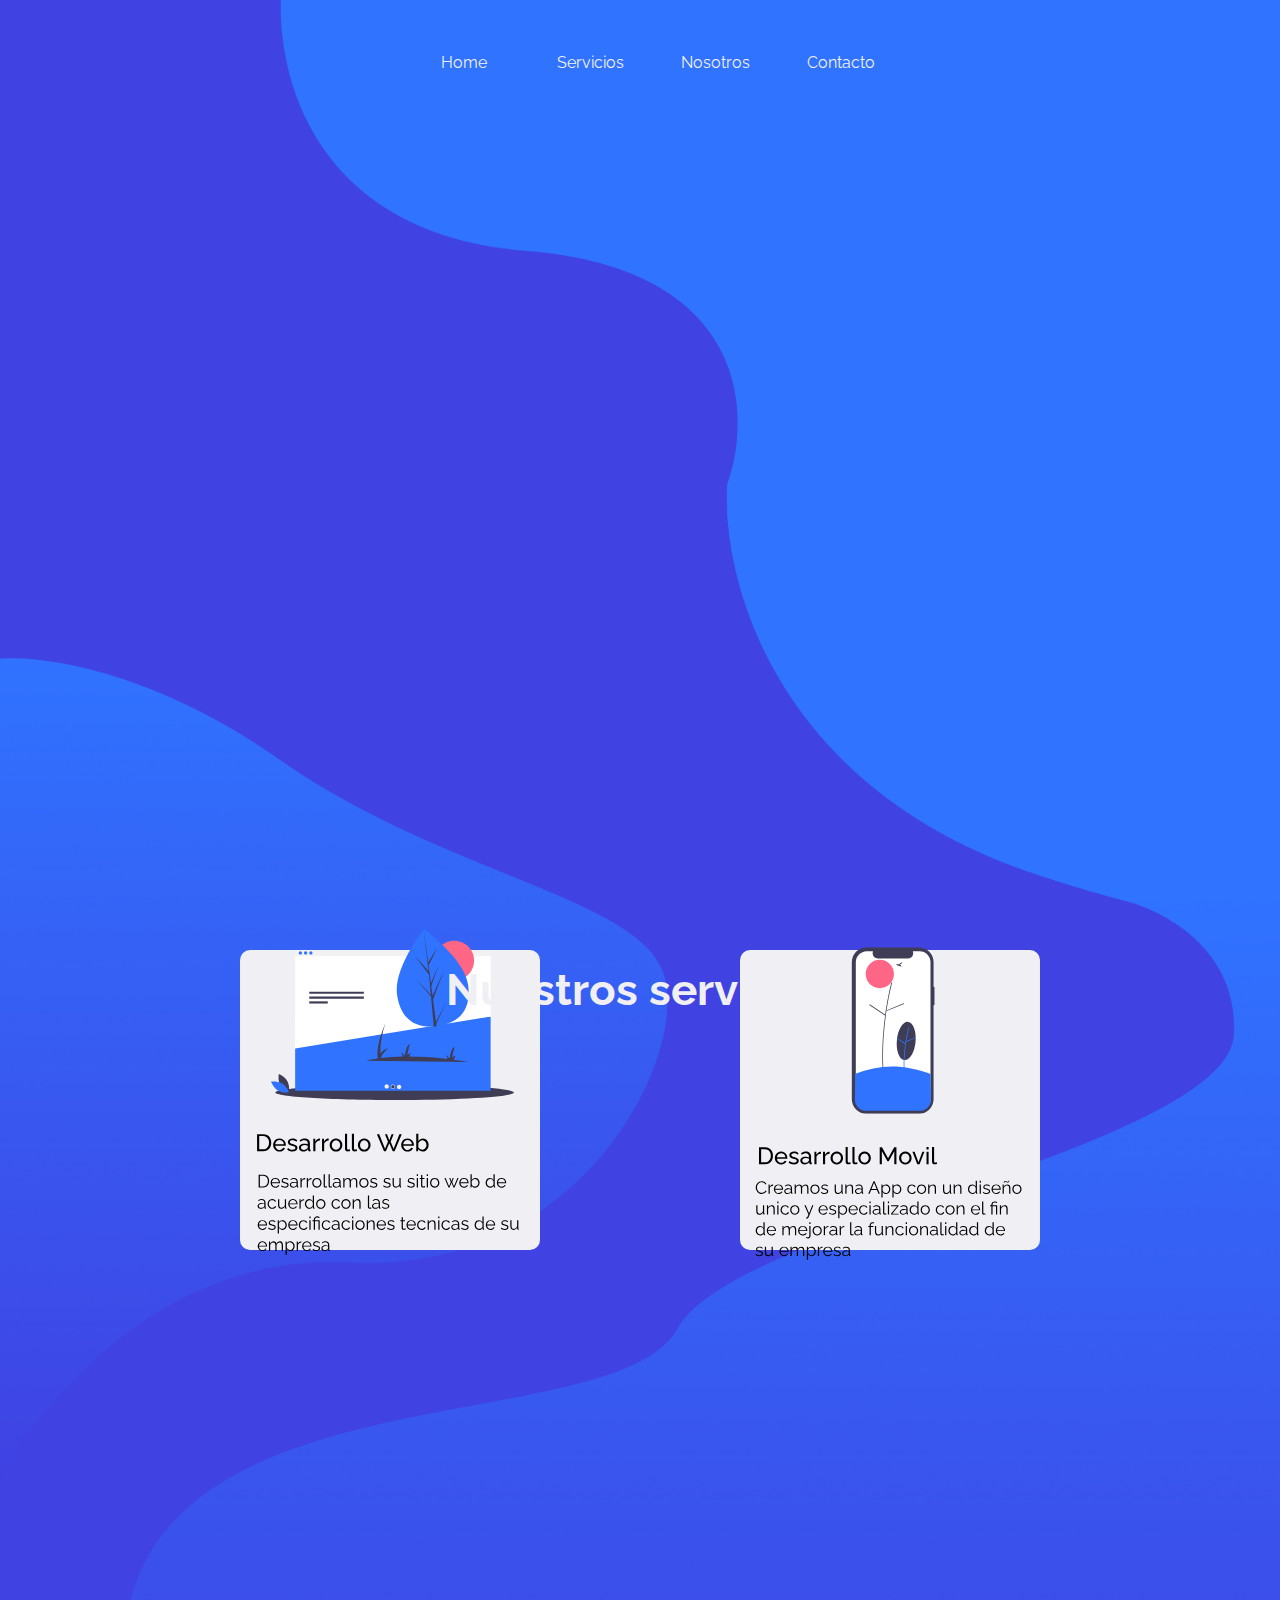
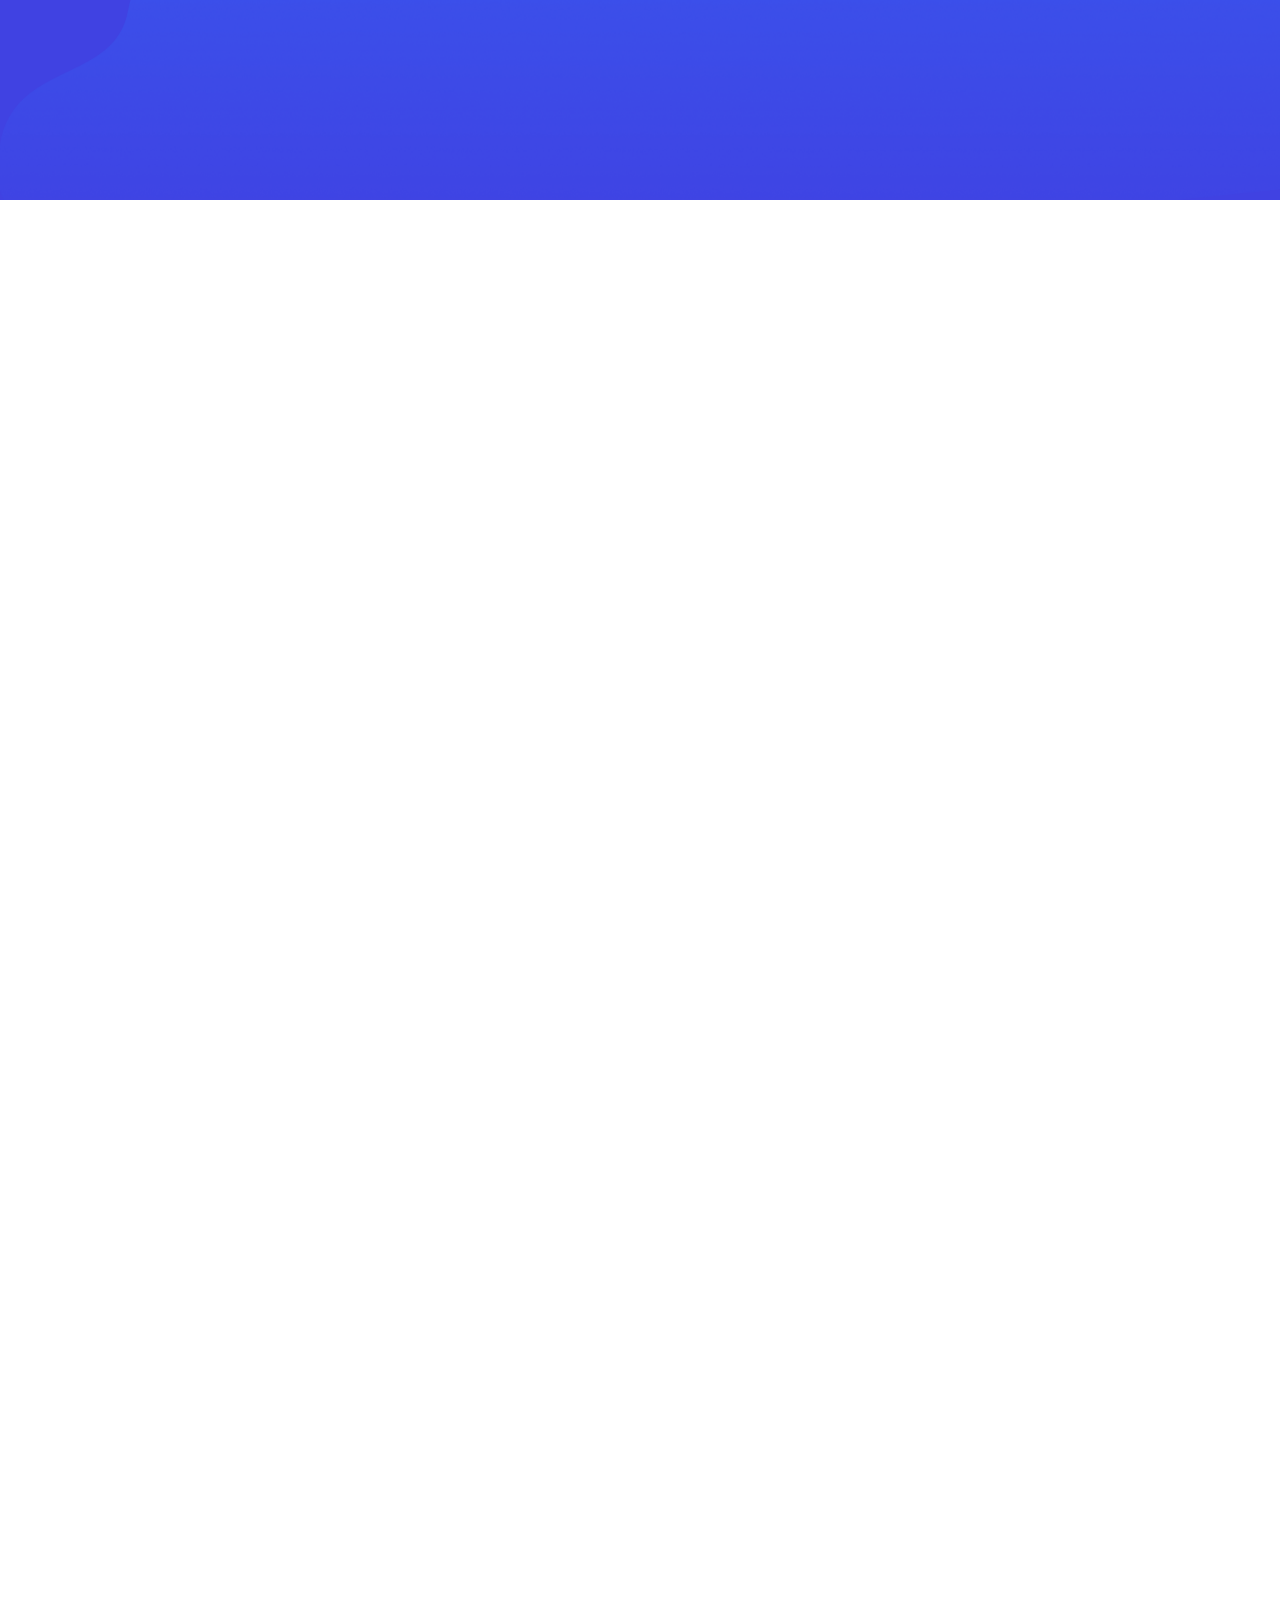
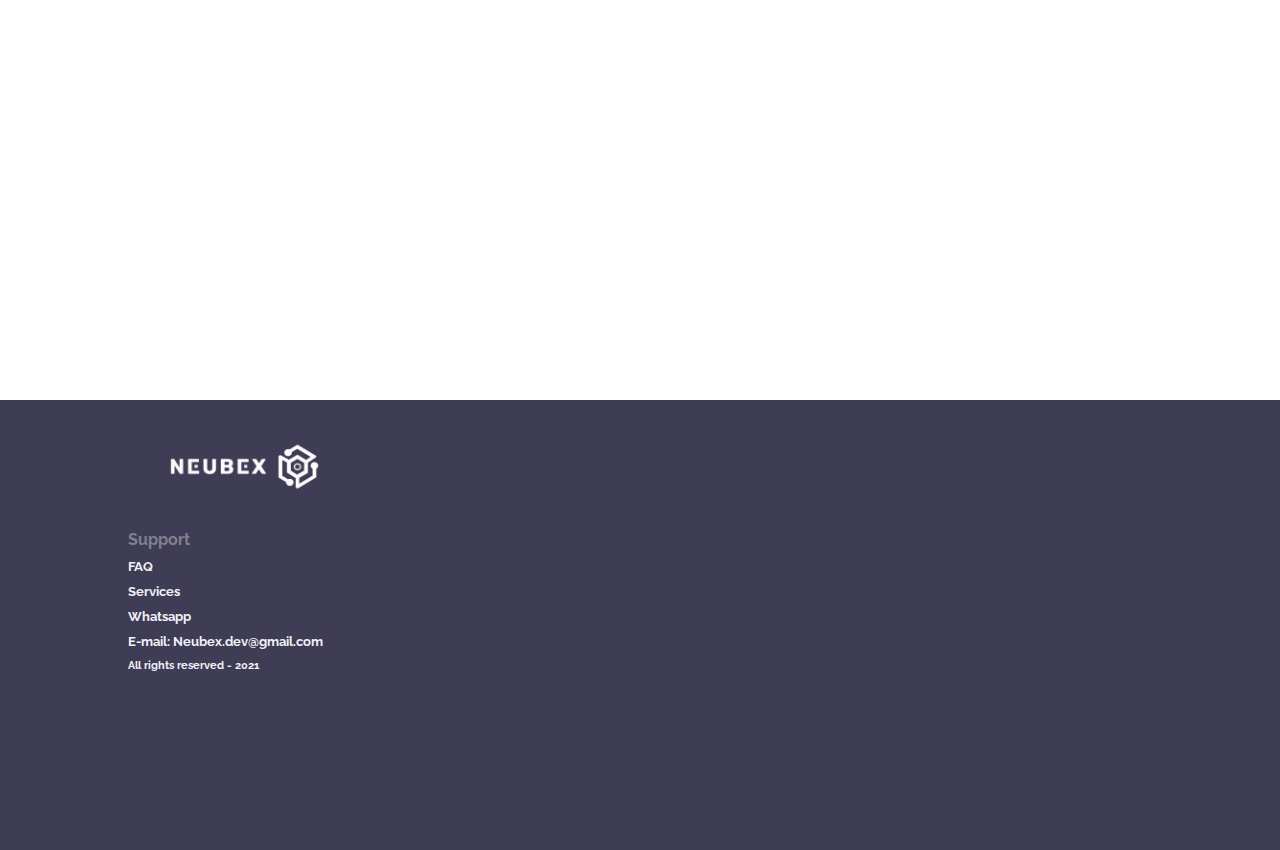
==== commit 0793d29f: "Rodrigo" ====
--- a/index.html
+++ b/index.html
@@ -38,18 +38,16 @@
             </div>
         </header>
         <section class="section1" id="servicios">
-                <h2>Nuestros Servicios</h2>
+            <div class="section1__bg">
+                <img src="./Images/Section1-bg.png" alt="">
+            </div>
+            <div class="section1__bg2">
+                <img src="./Images/servicios-mobile.png" alt="">
+            </div>
             <div class="section1__content">
-                <a href="./desarrollo-web.html">
-                    <div class="caja">
-                        <img src="./Images/Desarollo-web-bg.svg" alt="">
-                    </div>
-                </a>
-                <a href="./desarrollo-mobil.html">
-                    <div class="caja" id="dm">
-                        <img src="./Images/Desarrollo-mobil-bg.svg" alt="">
-                    </div>
-                </a>
+                <h2>Nuestros servicios</h2>
+                <a href="./desarrollo-web.html" class="desarollo-web"><img src="./Images/Desarollo-web-bg.svg" alt=""></a>
+                <a href="./desarrollo-mobil.html" class="desarrolllo-mobil"><img src="./Images/Desarrollo-mobil-bg.svg" alt=""></a>
             </div>
         </section>
         <section class="section2" id="Nosotros">
--- a/style.css
+++ b/style.css
@@ -88,42 +88,46 @@
 }
 
 /* Section1 */
-
 .section1 {
     width: 100%;
     height: 100vh;
-    background-color: #3F3D56;
+}
+.section1 h2 {
+    color: #f0f0f4;
+    font-size: 24px;
+    font-family: 'Raleway';
     text-align: center;
-    padding-top: 20px;
-}
-.section1 h2 {
-    color: #f0f0f4;
-    font-family: 'Raleway';
+    margin-top: 25px;
+}
+.section1__bg img {
+    visibility: hidden;
+    display: none;
+}
+.section1__bg2 img {
+    width: 100%;
+    height: 100vh;
+    position: absolute;
+    background-size: cover;
+    z-index: -1;
 }
 .section1__content {
+    display: flex;
+    flex-direction: column;
+}
+.section1__content a {
+    width: 200px;
+    height: 260px;
+    background-color: #f0f0f4;
+    margin: 10px auto;
     display: flex;
     flex-direction: column;
     justify-content: center;
     align-items: center;
-    padding-top: 20px;
-}
-.section1__content a {
-    width: 55%;
-    height: 250px;
-    background-color: #f0f0f4;
-    border-radius: 20px;
-    margin-top: 10px;
-}
-
-.caja img {
-    width: 85%;
-    padding-top: 10px;
-}
-#dm img {
-    margin-left: 15px;
-}
-
-
+    border-radius: 10px;
+}
+.section1__content a img {
+    width: 90%;
+}
 .section2 {
     width: 100%;
     height: 100vh;
@@ -409,48 +413,60 @@
         box-shadow: -10px 10px 0px #00000044;
     }
     /* Section 1 */
-    
+
     .section1 {
-        flex-direction: column;
         width: 100%;
         height: 100vh;
-        background: rgb(255,255,255);
-        background: linear-gradient(180deg, rgba(255,255,255,1) 0%, rgba(240,240,244,1) 100%);
-    }
-    .section1 h2 {
-        text-align: center;
-        color: #3F3D56;
-        font-family: 'Raleway';
-        font-size: 40px;
-        margin-top: 5%;
-    }
-    .section1__content  {
+    }
+    .section1__bg img {
+        background-size: cover;
+        width: 100%;
+        height: 100vh;
+        position: absolute;
+        z-index: -1;
+        visibility: visible;
+        display: block;
+    }
+    .section1__bg2 img {
+        display: none;
+        visibility: hidden;
+    }
+    .section1__content {
         display: flex;
         flex-direction: row;
         justify-content: center;
-        opacity: 0;
-        transition-property: opacity;
-        transition-duration: .8s;
+    }
+    .section1__content h2 {
+        position: absolute;
+        font-family: 'Raleway';
+        font-size: 44px;
+        color: #f0f0f4;
+        margin-top: 5%;
+    }
+
+    .section1__content a img {
+        width: 90%;
     }
     .section1__content a {
-        width: 346px;
-        height: 393px;
-        background-color: white;
-        border-radius: 30px;
-        text-align: center;
-        margin: 5% 5%;
-        box-shadow: -10px 10px 4px #00000044;
-        transition-property: box-shadow, transform;
-        transition-duration: .3s;
-    }
-    #dm img {
-        margin-left: 15%;
-    }
-    .section1__content a:hover{
-        box-shadow: -15px 15px 1px #00000071;
+        width: 300px;
+        height: 380px;
+        background-color: #f0f0f4;
+        margin: 0px 100px;
+        border-radius: 10px;
+        display: flex;
+        flex-direction: column;
+        margin-top: 15%;
+        justify-content: center;
+        align-items: center;
+        transition-property: transform, box-shadow;
+        transition-duration: .2s;
+    }
+    .section1__content a:hover {
+        box-shadow: 0px 20px 20px #00000025;
         transform: translateY(-10px);
     }
 
+    
     .section2 {
         width: 100%;
         height: 100vh;
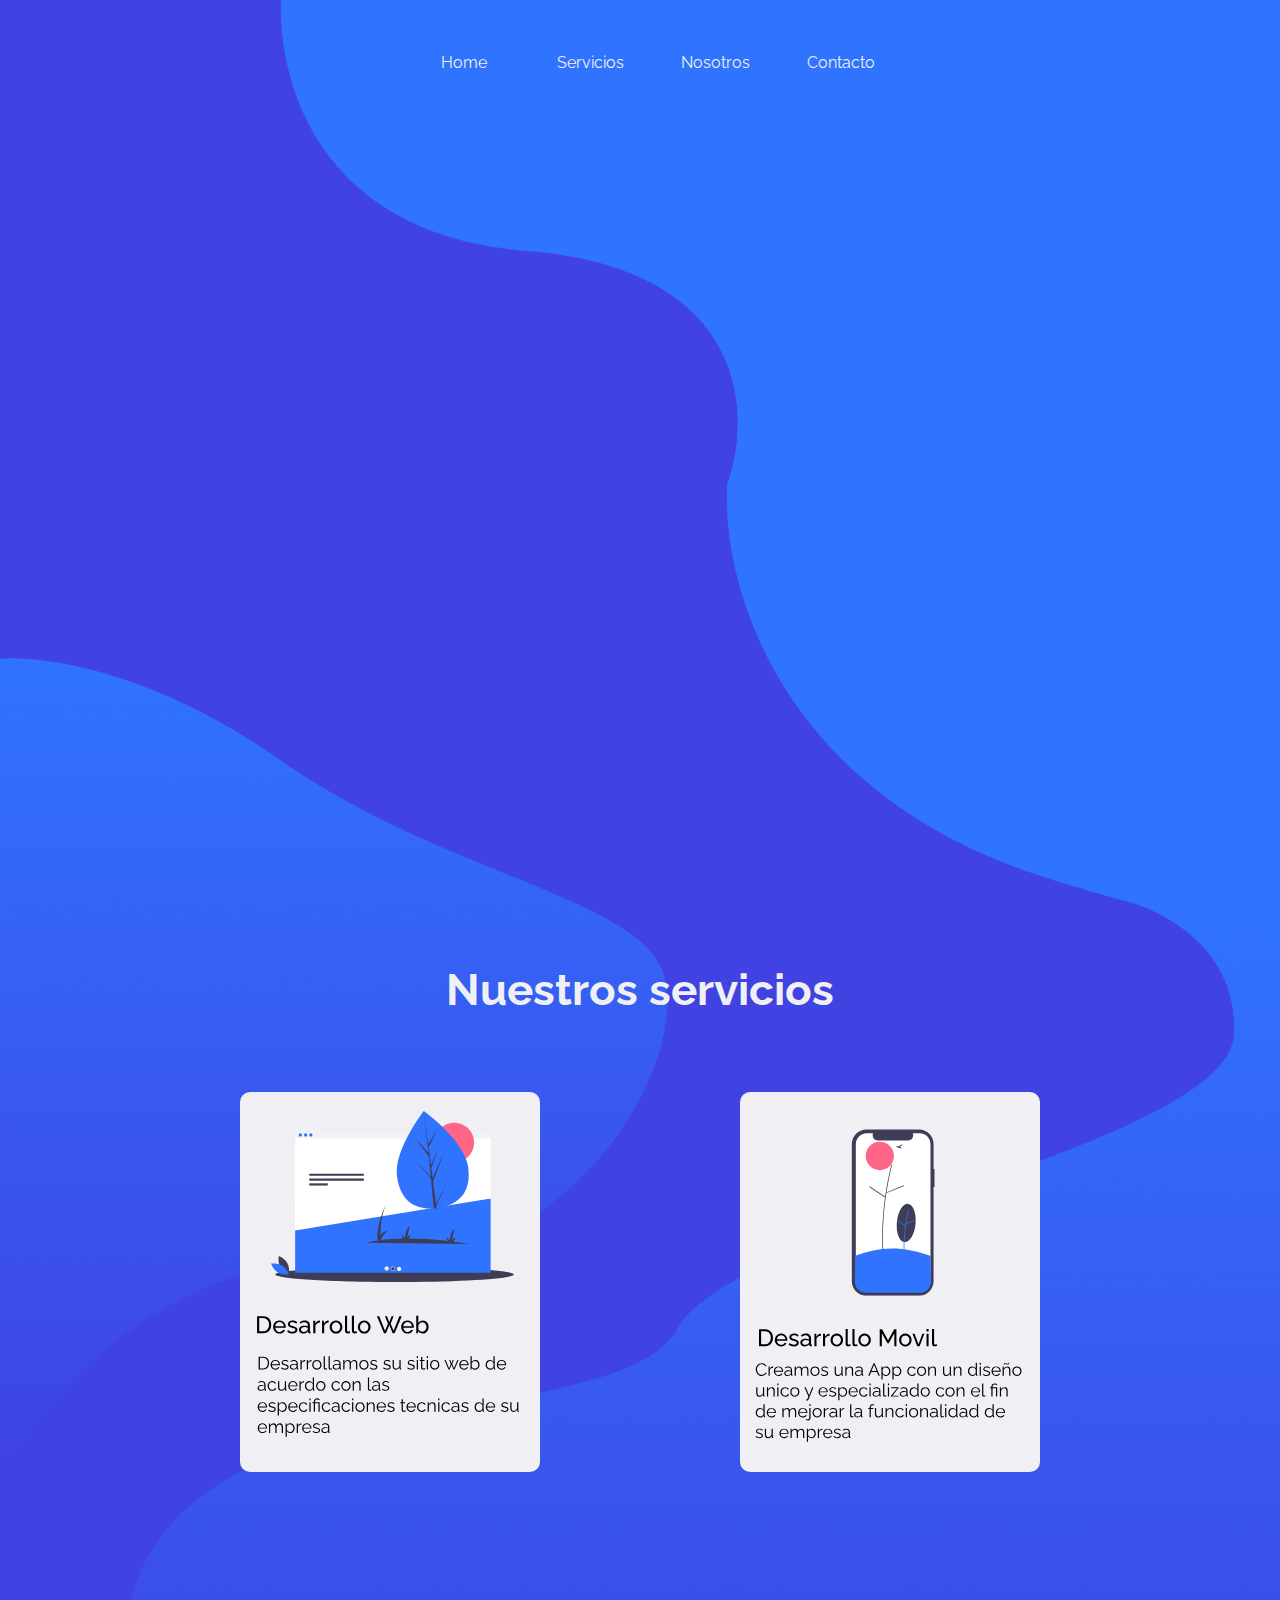
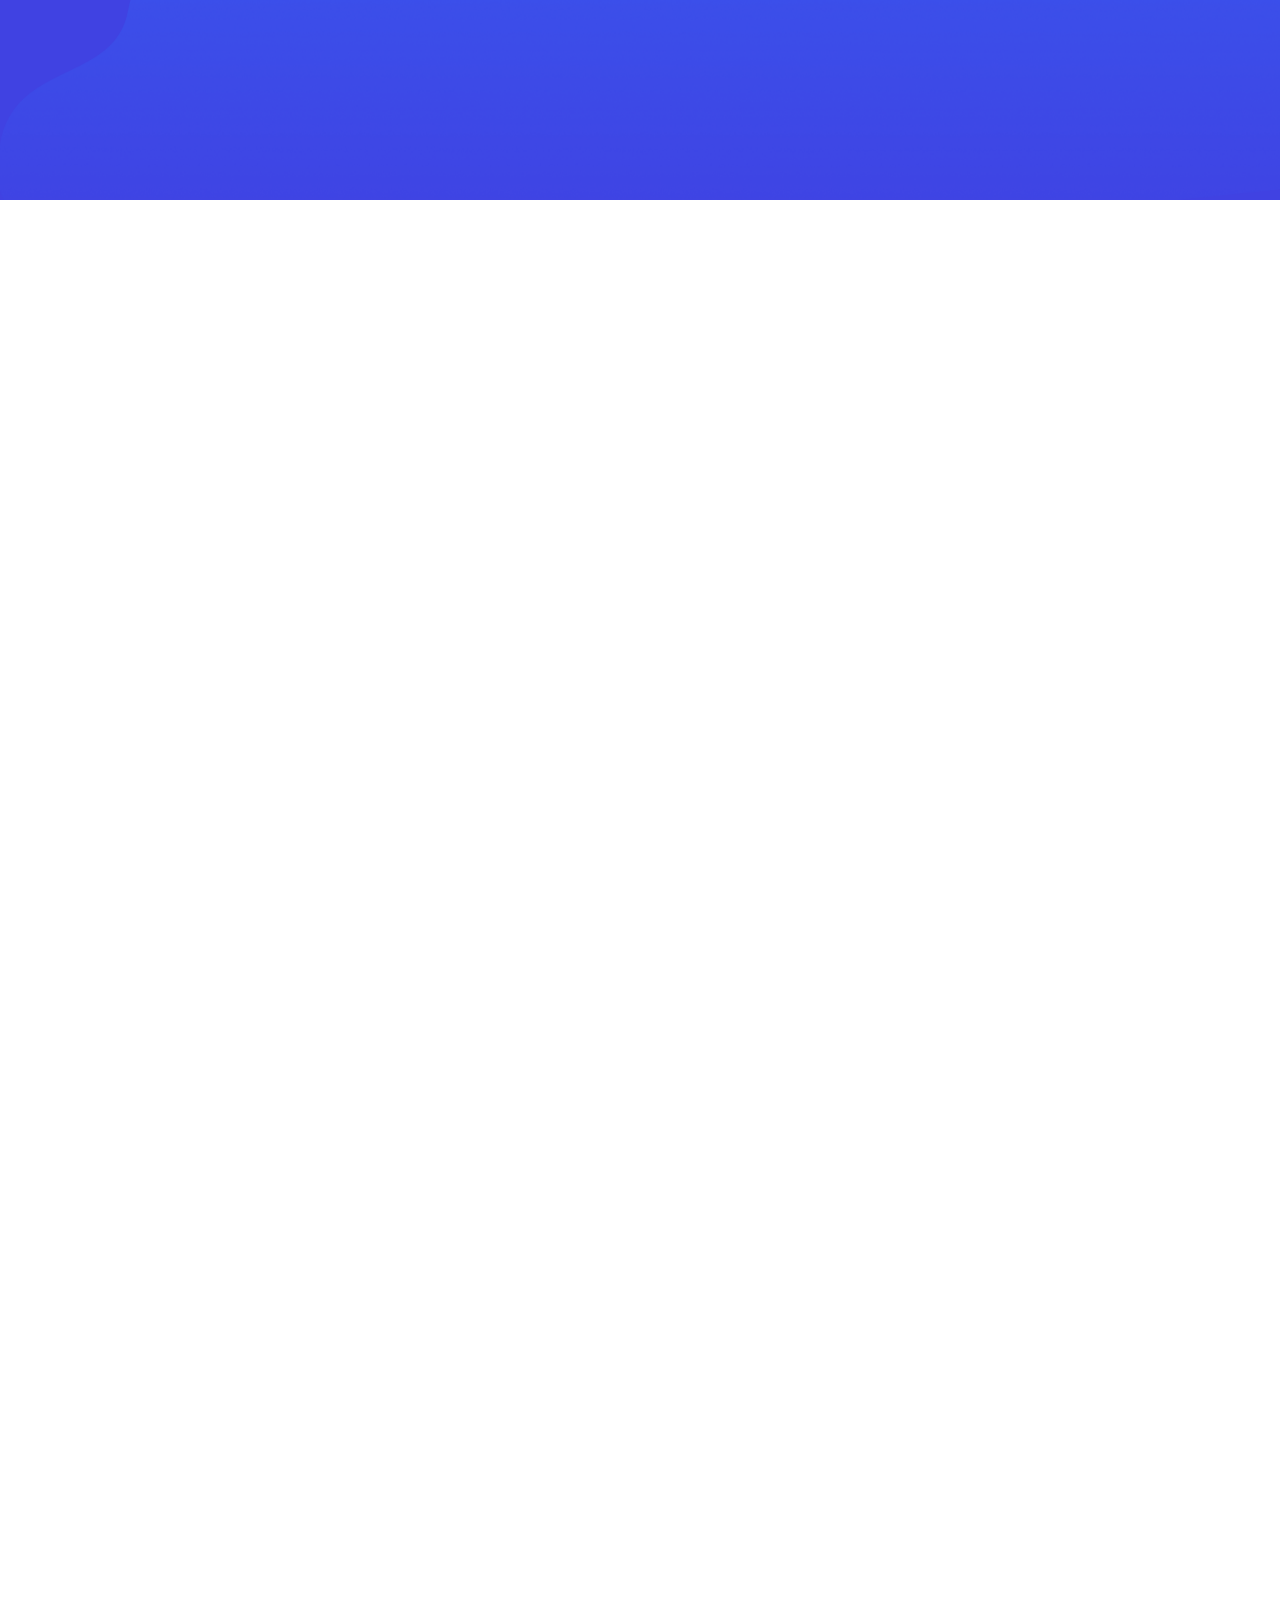
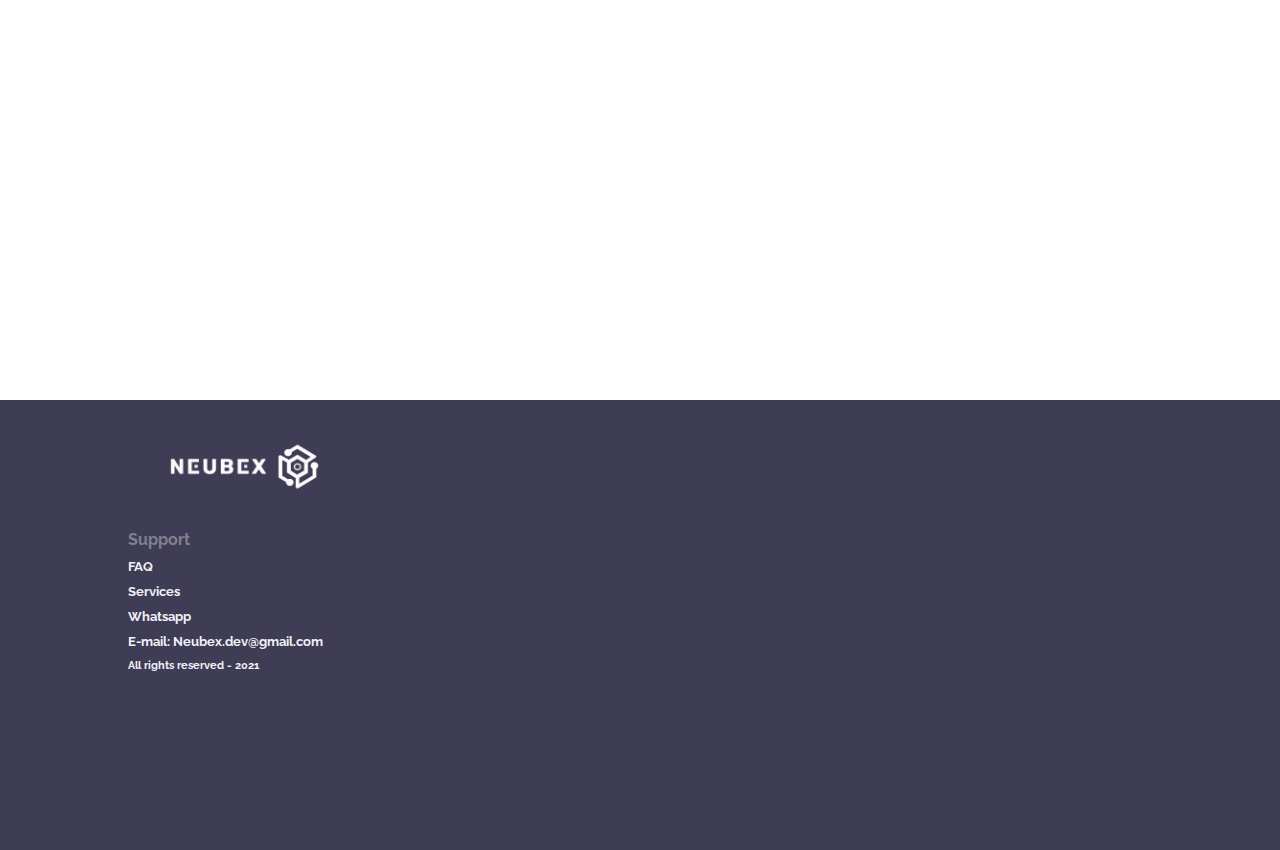
==== commit 85f4e4b7: "Rodrigo" ====
--- a/index.html
+++ b/index.html
@@ -41,7 +41,7 @@
             <div class="section1__bg">
                 <img src="./Images/Section1-bg.png" alt="">
             </div>
-            <div class="section1__bg2">
+            <div class="section1__bg_2">
                 <img src="./Images/servicios-mobile.png" alt="">
             </div>
             <div class="section1__content">
--- a/style.css
+++ b/style.css
@@ -103,7 +103,7 @@
     visibility: hidden;
     display: none;
 }
-.section1__bg2 img {
+.section1__bg_2 img {
     width: 100%;
     height: 100vh;
     position: absolute;
@@ -287,25 +287,16 @@
         transform: translateX(-100px) translateY(100px);
         height: 300px;
     }
-    .section1__content a img{
-        width: 200px;
-    }
-    .section1__content {
-        margin-top: 0px;
-    }
-    .section1 h2 {
-        margin-top: 5%;
-    }
-    .section1 .section1__content a {
-        width: 300px;
-        height: 300px;
-        margin-top: 50px;
-    }
+    
     .caja {
         padding-top: 30px;
     }
     .contacto .contacto__content img {
         width: 50%;
+    }
+    .section1__bg_2 img {
+        display: none;
+        visibility: hidden;
     }
 }
 
@@ -427,7 +418,7 @@
         visibility: visible;
         display: block;
     }
-    .section1__bg2 img {
+    .section1__bg_2 img {
         display: none;
         visibility: hidden;
     }
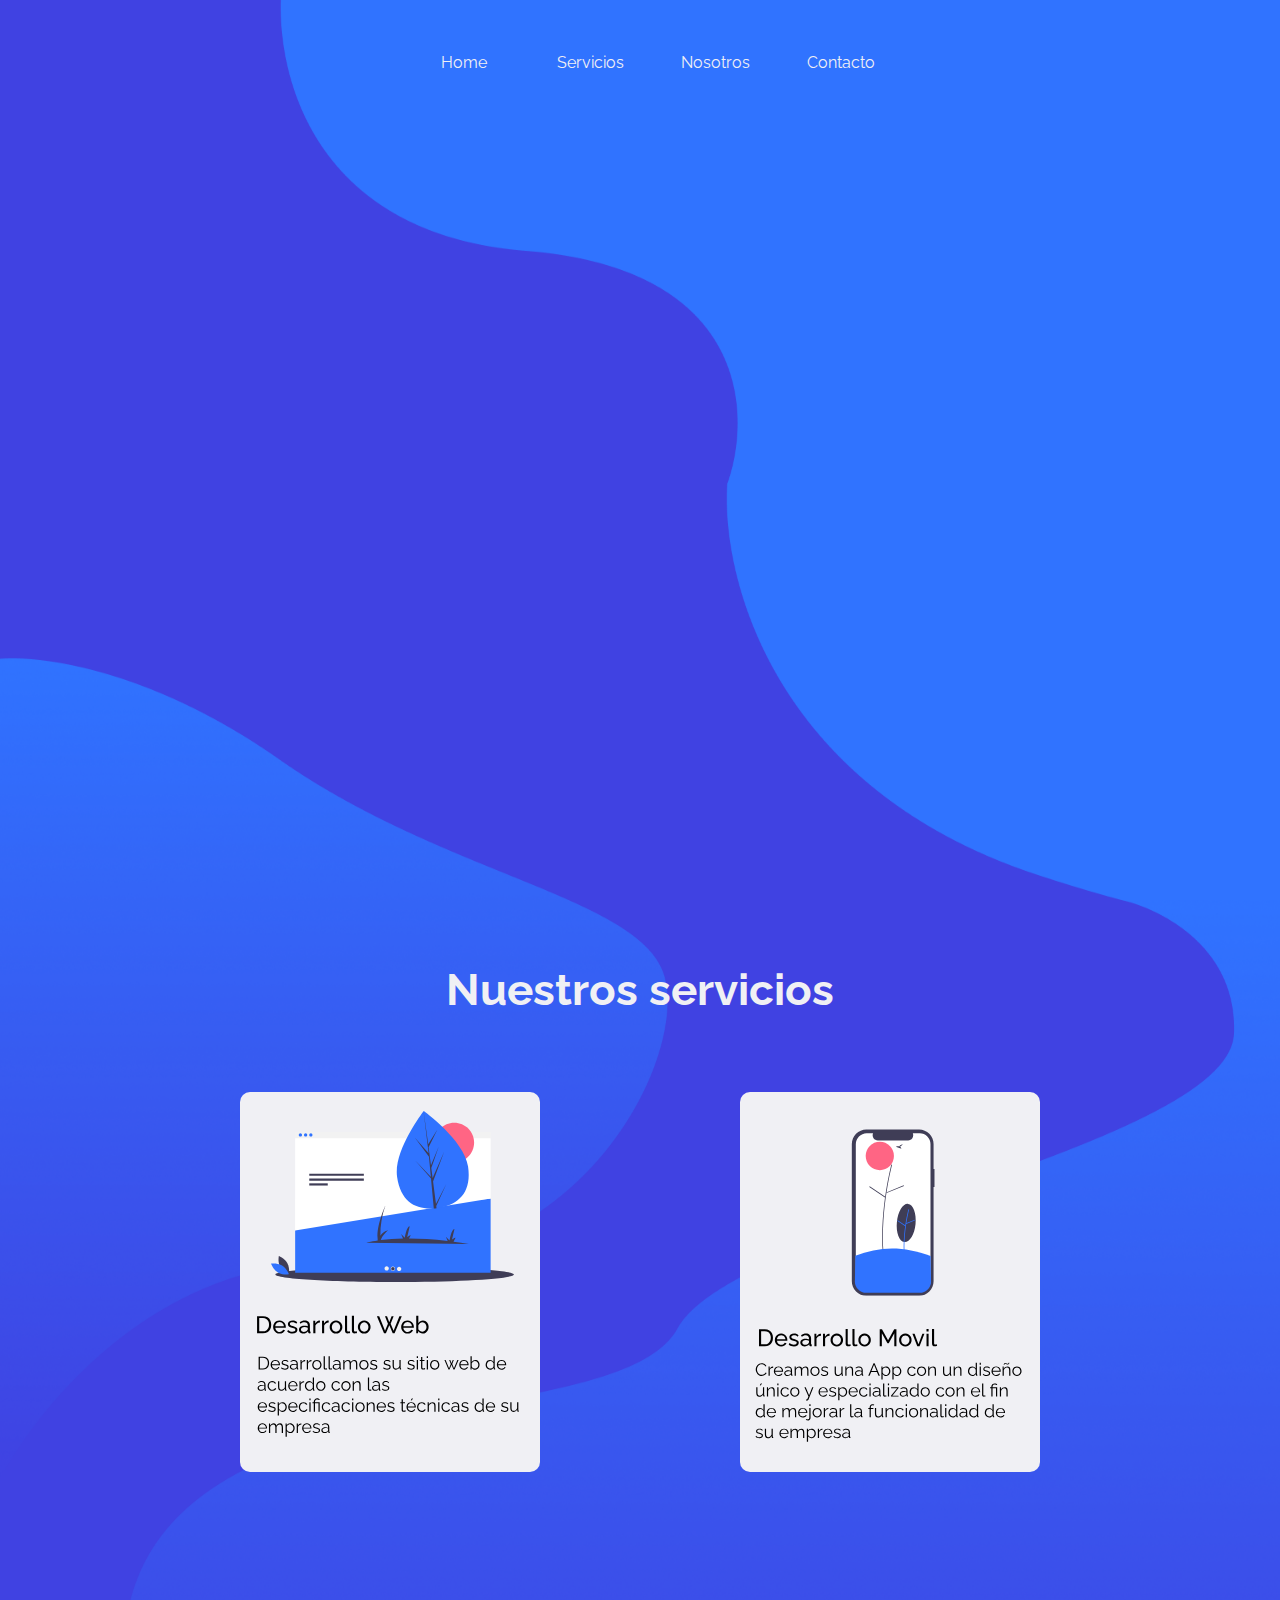
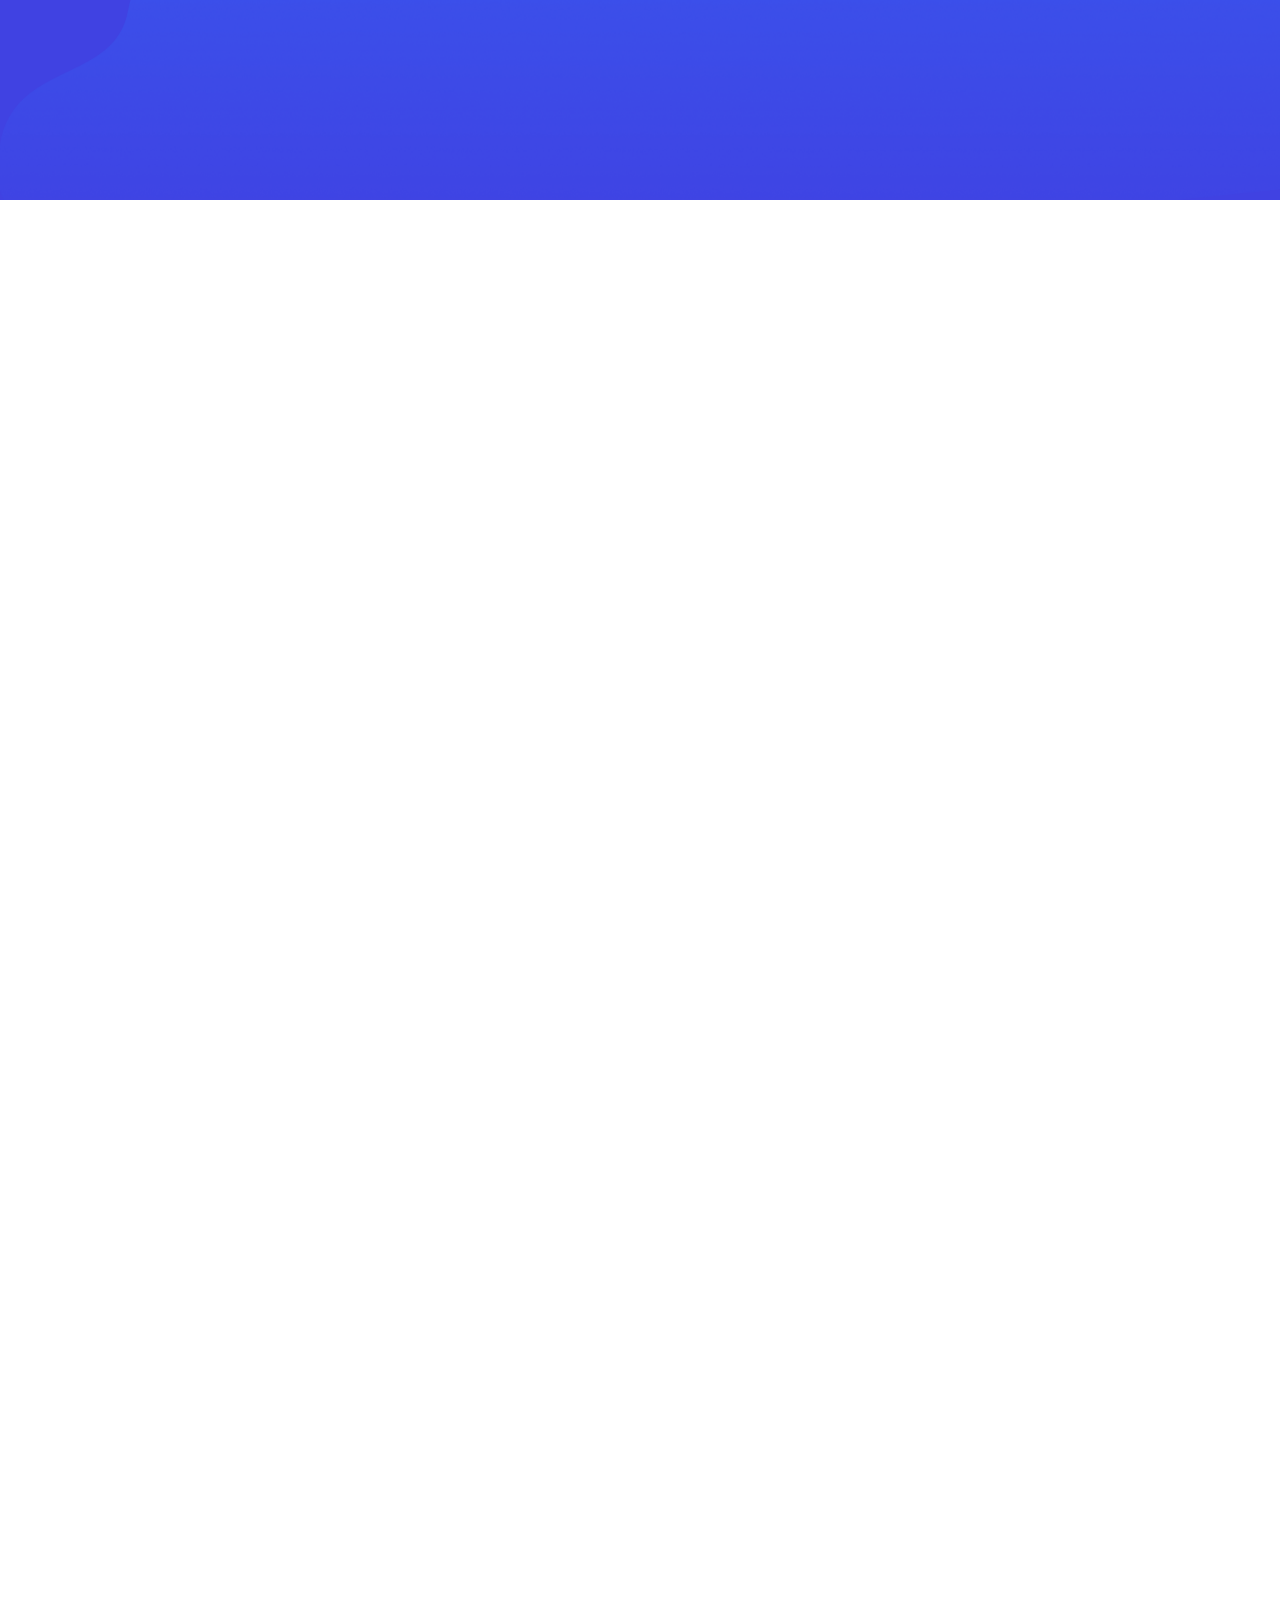
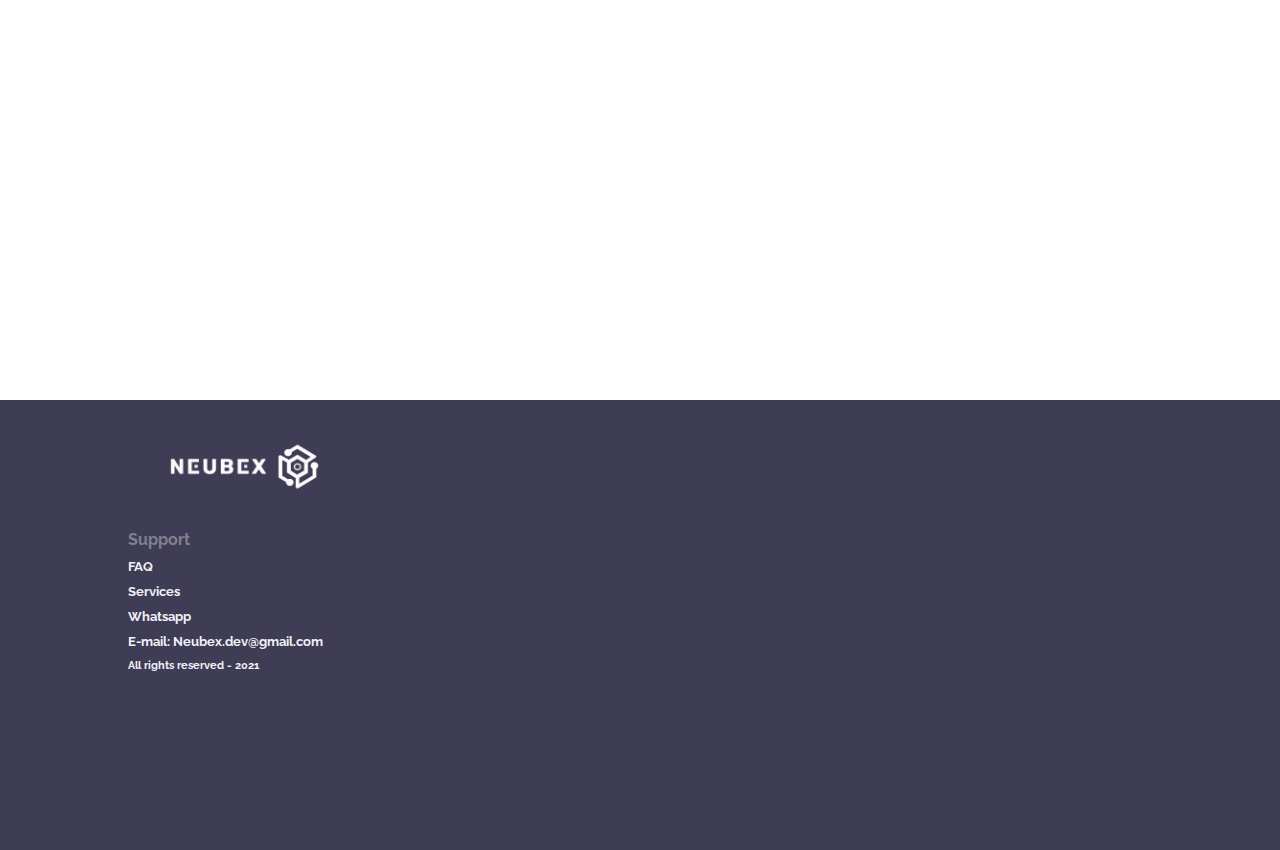
==== commit 294512bd: "Rodrigo" ====
--- a/index.html
+++ b/index.html
@@ -57,7 +57,7 @@
             <div class="section2__content">
                 <img src="./Images/team.svg" alt="Neubex Team">
                 <h3>Sobre Nosotros</h3>
-                <p>Creemos en los avances de la tecnología y como esta ayuda a las personas, por esta razón creamos Neubex, una empresa argentina dedicada al desarrollo de Software con el fin de resolver problemas del bien comun.  </p>
+                <p>Creemos en los avances de la tecnología y cómo esta ayuda a las personas. Por esta razón creamos Neubex, una empresa argentina dedicada al desarrollo de Software con el fin de resolver problemas del bien común.</p>
                 <h4>#neubexteam</h4>
                 <a href="#contacto">Contacto</a>
             </div>
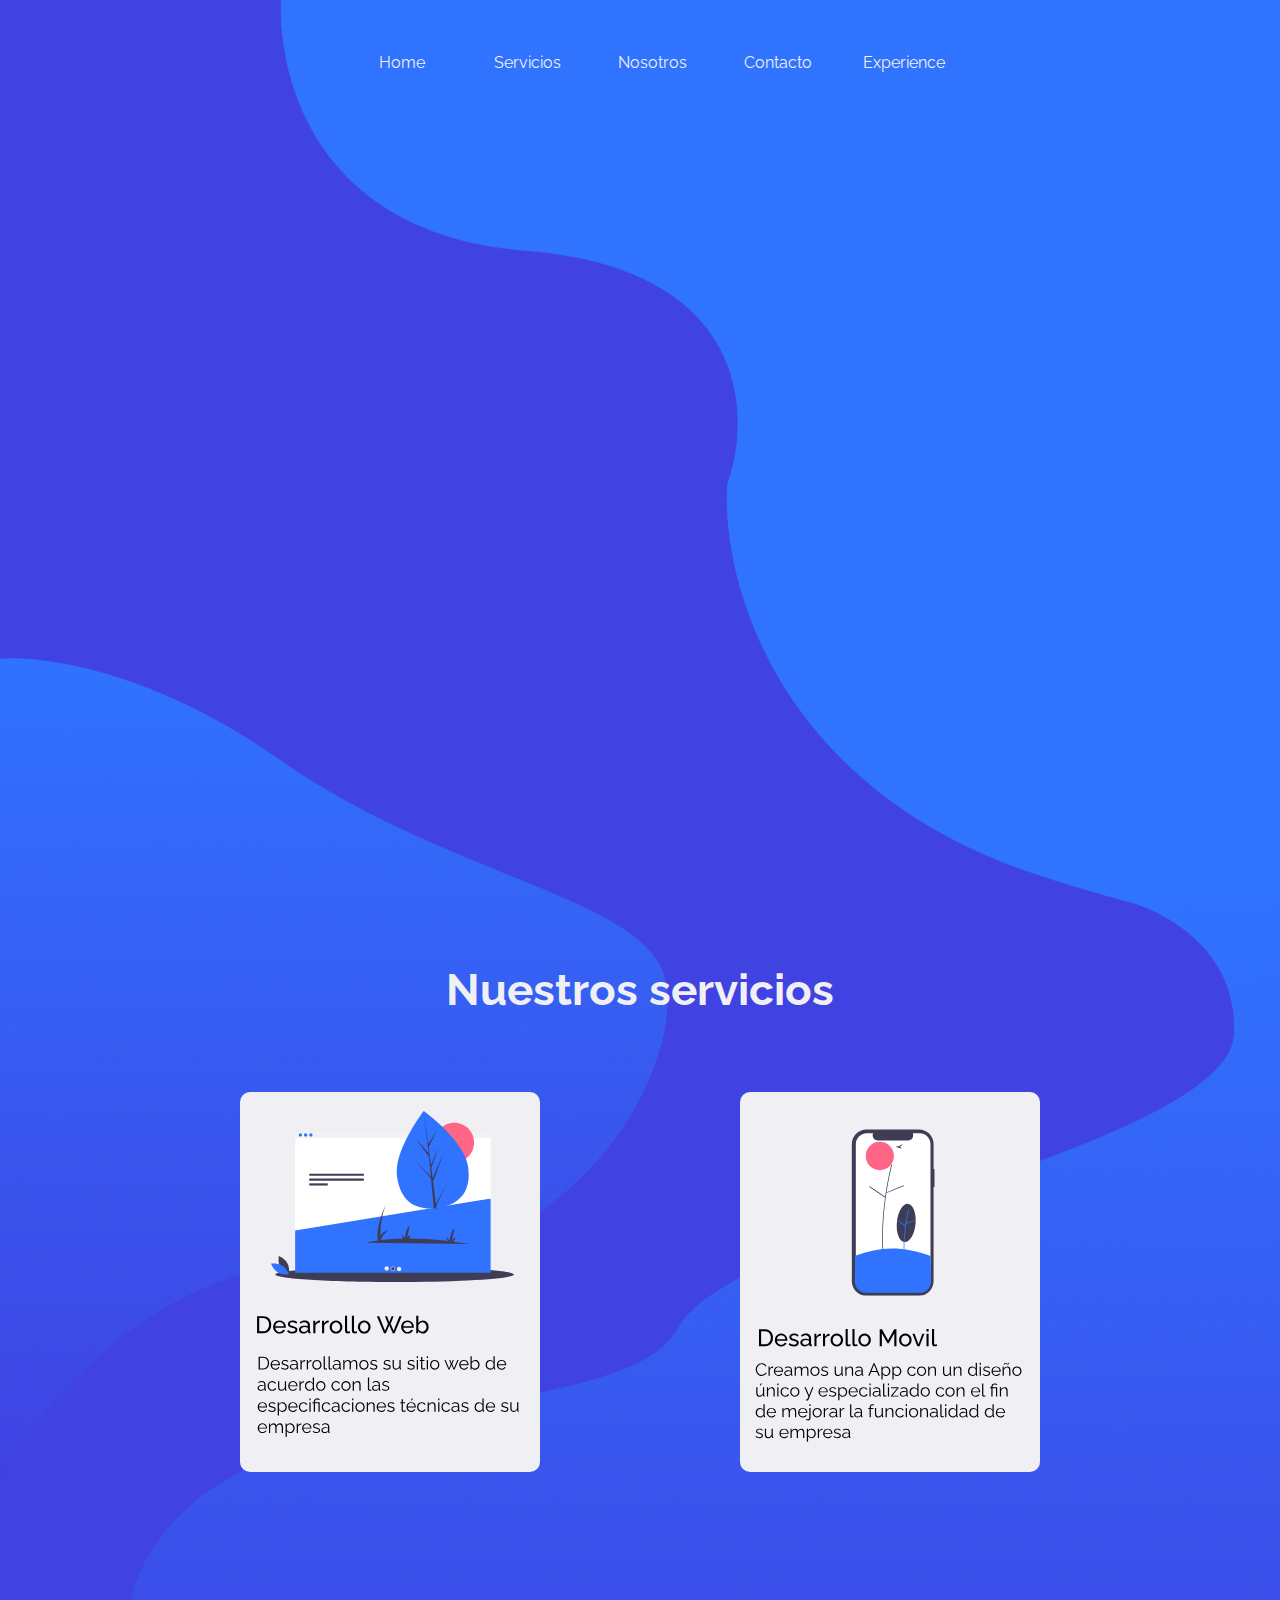
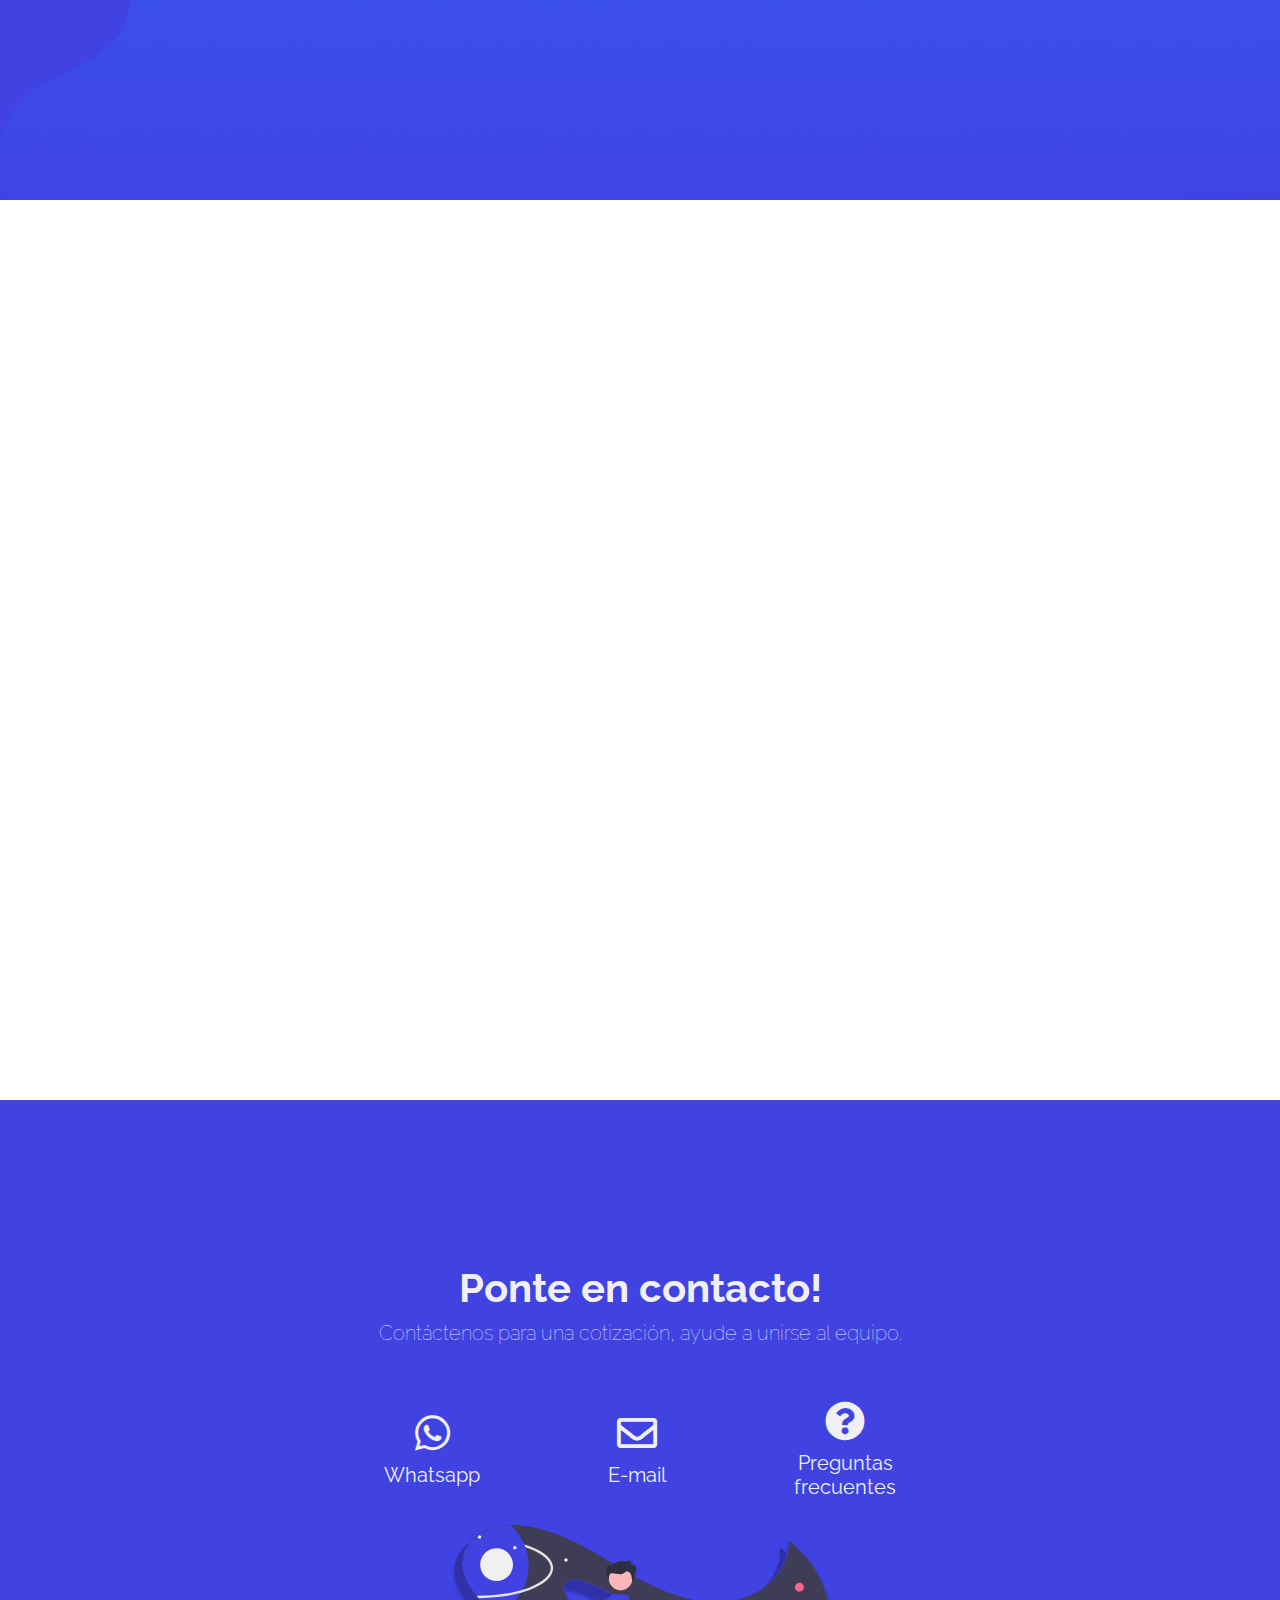
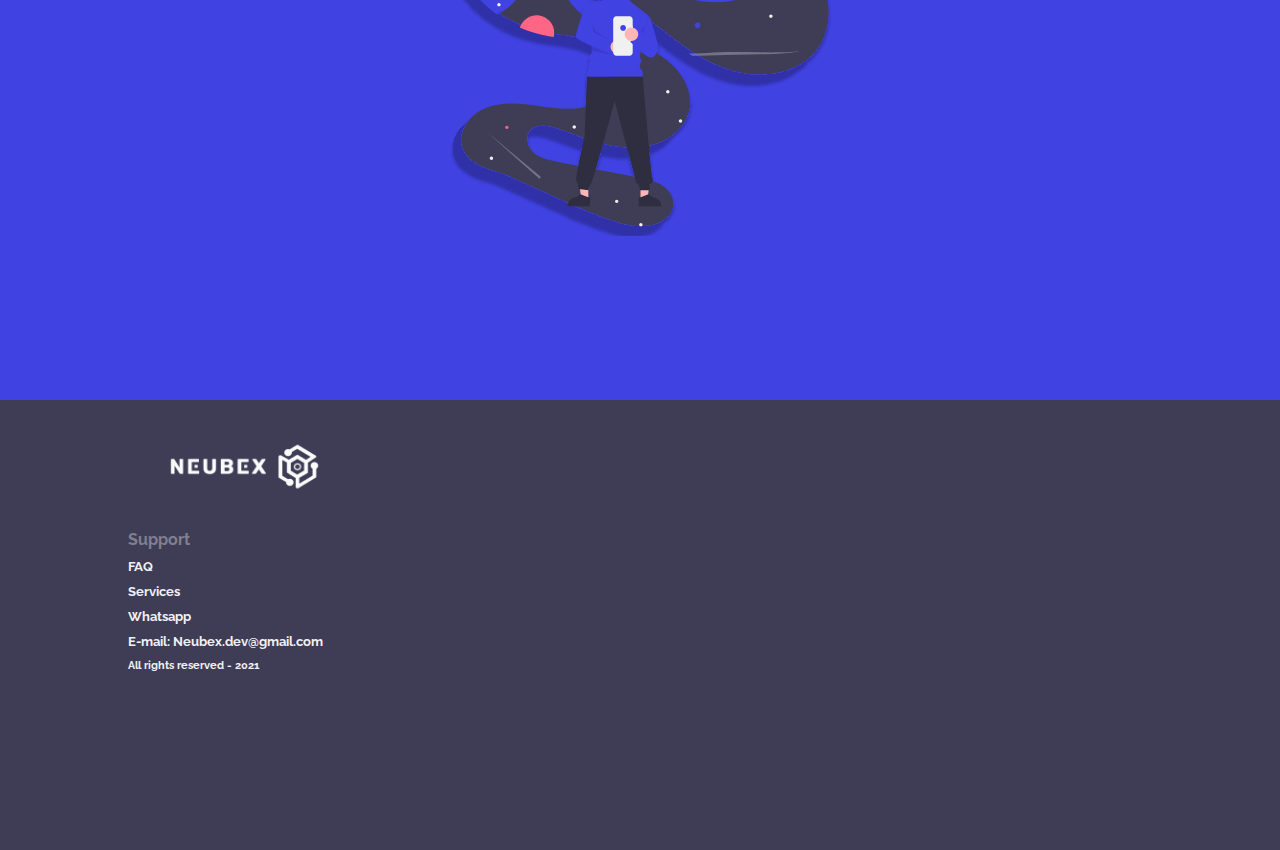
==== commit e1cffbe1: "Rodrigo" ====
--- a/index.html
+++ b/index.html
@@ -6,6 +6,7 @@
     <meta name="viewport" content="width=device-width, initial-scale=1.0">
     <link rel="stylesheet" href="style.css">
     <link rel="icon" href="./Images/favicon .ico">
+    <link rel="stylesheet" href="https://cdnjs.cloudflare.com/ajax/libs/font-awesome/5.15.4/css/all.min.css">
     <link rel="preconnect" href="https://fonts.googleapis.com">
     <link rel="preconnect" href="https://fonts.gstatic.com" crossorigin>
     <link href="https://fonts.googleapis.com/css2?family=Raleway&display=swap" rel="stylesheet">
@@ -19,6 +20,7 @@
                     <a href="#servicios"><li>Servicios</li></a>
                     <a href="#Nosotros"><li>Nosotros</li></a>
                     <a href="#contacto"><li>Contacto</li></a>
+                    <a href="./Experience/index.html"><li>Experience</li></a>
                  </ul>
             </nav>
             <div class="header__bg">
@@ -63,22 +65,24 @@
             </div>
         </section>
         <div class="contacto" id="contacto">
-            <div class="contacto__content">
-                <h2>Contacto</h2>
-                <h3>Trabajamos y estamos siempre a disposición del cliente</h3>
+            <div class="caja1">
+                <h2>Ponte en contacto!</h2>
+                <h4>Contáctenos para una cotización, ayude a unirse al equipo.</h4>
+                <div class="botones">
+                    <a href="https://wa.me/message/47YTMMSHYFYKE1"><i class="fab fa-whatsapp"></i> Whatsapp</a>
+                    <a href="./FAQ/index.html"><i class="far fa-envelope"></i> E-mail</a>
+                    <a href="./FAQ/index.html"><i class="fas fa-question-circle"></i> Preguntas <br>frecuentes<br></a>
+                </div>
                 <img src="./Images/contacto-vector.svg" alt="">
-            </div>
-            <div class="vector2">
-                <img src="./Images/contacto_vector_svg.svg" alt="">
             </div>
         </div>
         <footer>
             <div class="footer__content" id="footer">
                 <img src="./Images/logo-violeta.png" alt="Neubex">
                 <h4>Support</h4>
-                <h5><a href="#">FAQ</a></h5>
+                <h5><a href=".//FAQ/index.html">FAQ</a></h5>
                 <h5><a href="#servicios">Services</a></h5>
-                <h5><a href="#">Whatsapp</a></h5>
+                <h5><a href="https://wa.me/message/47YTMMSHYFYKE1">Whatsapp</a></h5>
                 <h5>E-mail: Neubex.dev@gmail.com</h5>
                 <h6>All rights reserved - 2021</h6>
             </div>
--- a/style.css
+++ b/style.css
@@ -185,39 +185,49 @@
     height: 100vh;
     background-color: #4042E2;
 }
-
-.contacto__content {
+.caja1 {
+    width: 100%;
+    height: 100vh;
     display: flex;
     flex-direction: column;
     justify-content: center;
+    align-items: center;
+}
+.caja1 h2 {
+    color: #f0f0f4;
+    font-family: 'Raleway';
+}
+.caja1 h4 {
+    color: #f0f0f4;
+    font-family: 'Raleway';
+    font-weight: 100;
+    width: 80%;
     text-align: center;
+    margin-top: 10px;
+}
+
+.caja1 img {
+    width: 70%;
+}
+.botones {
+    display: flex;
+    flex-direction: column;
+    width: 100%;
+}
+
+.botones a {
+    color: #f0f0f4;
+    text-decoration: none;
+    font-family: 'Raleway';
     align-items: center;
-}
-.contacto__content h2 {
-    color: #f0f0f4;
-    font-family: 'Raleway';
-    font-size: 40px;
-    margin-top: 100px;
-}
-.contacto__content h3 {
-    color: #f0f0f4;
-    font-family: 'Raleway';
-    font-size: 20px;
+    margin-top: 20px;
+    display: flex;
+    flex-direction: column;
+}
+
+.botones a i{
+    font-size: 30px;
     margin-top: 10px;
-}
-
-.contacto__content img {
-    visibility: hidden;
-    display: none;
-}
-.vector2 {
-    display: flex;
-    flex-direction: column;
-    align-items: center;
-    margin-top: 10%;
-}
-.vector2 img {
-    width: 80%;
 }
 
 
@@ -367,7 +377,7 @@
         flex-direction: column;
         align-items:flex-start;
         position: absolute;
-        margin-top: 10%;
+        margin-top: 13%;
         margin-left: 20%;
     }
     .header__content h1 {
@@ -517,28 +527,61 @@
         margin-top: 20px;
     }
     .contacto {
-        opacity: 0;
-        transition-property: opacity;
-        transition-duration: .8s;
-    }
-    .contacto__content {
+    }
+    .caja1 {
+        display: flex;
+        flex-direction: column;
+        justify-content: center;
+        align-items: center;
         width: 100%;
         height: 100vh;
-        justify-content: flex-start;
-        background-color: #f0f0f4;
-    }
-    .contacto__content h2 {
-        font-size: 80px;
-        color: #3F3D56
-    }
-    .contacto__content h3 {
+    }
+    .caja1 h2{
+        color: #f0f0f4;
+        font-family: 'Raleway';
+        font-size: 40px;
+        text-align: center;
+    } 
+    .caja1 h4 {
+        font-size: 20px;
+        color: #f0f0f4;
+        font-family: 'Raleway';
+        font-weight: 100;
+        text-align: center;
+    }
+    .caja1 img {
+        width: 30%;
+    }
+    .botones {
+        width: 40%;
+        height: 20%;
+        display: flex;
+        flex-direction: row;
+        justify-content: space-between;
+        align-items: center;
+    }
+
+    .botones a {
+        display: flex;
+        flex-direction: column;
+        text-align: center;
+        text-decoration: none;
+        color: #f0f0f4;
+        font-family: 'Raleway';
+        font-size: 20px;
+        transition-property: color;
+        transition-duration: .2s;
+    }
+    .botones a:hover {
         color: #3F3D56;
+    }
+    .botones a p {
+        transform: translateY(-40px);
+        visibility: hidden;
+    }
+    .botones a i {
+        font-size: 40px;
         margin-bottom: 10px;
-    }
-    .contacto__content img {
-        width: 60%;
-        visibility: visible;
-        display: block;
     }
     .vector2 img {
         visibility: hidden;
